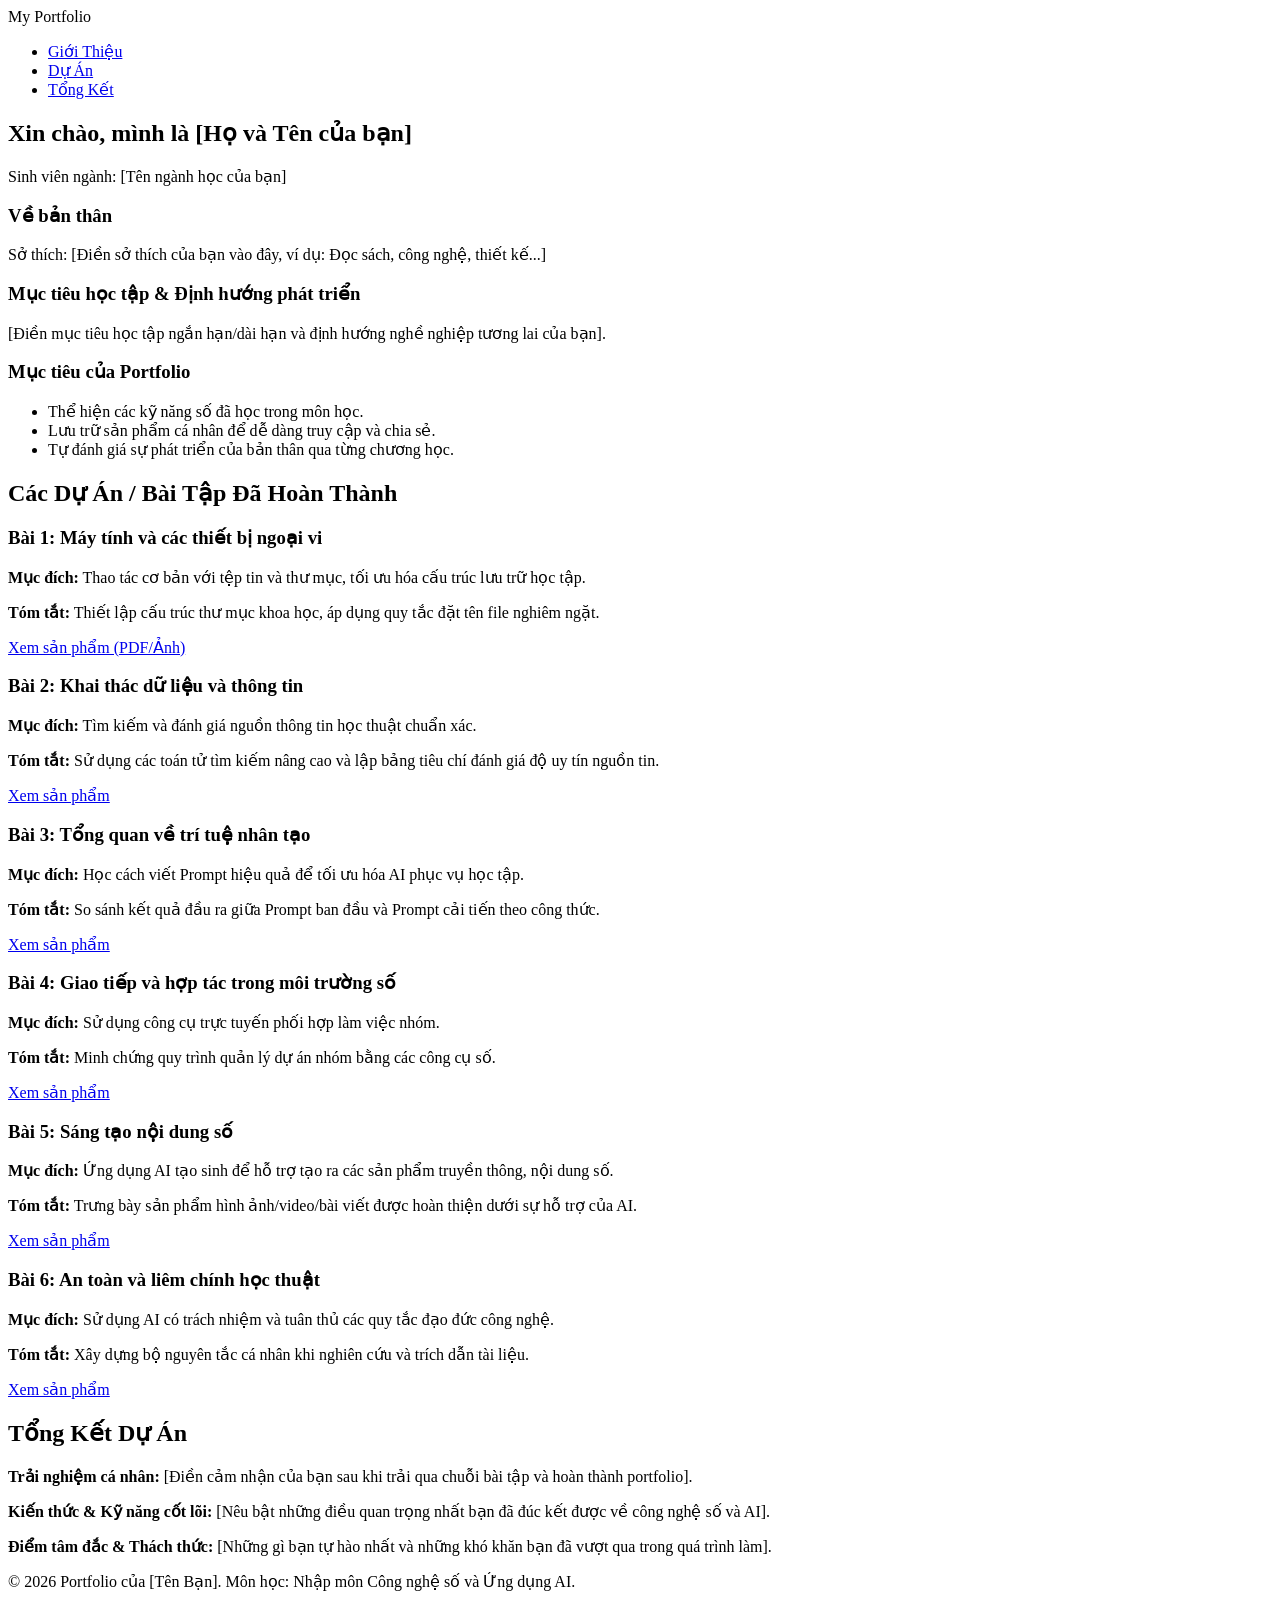
==== index.html @ 6939fa72 "Add initial structure for personal portfolio website" ====
<!DOCTYPE html>
<html lang="vi">
<head>
    <meta charset="UTF-8">
    <meta name="viewport" content="width=device-width, initial-scale=1.0">
    <title>Portfolio Cá Nhân</title>
    <link rel="stylesheet" href="style.css">
</head>
<body>

    <header>
        <nav>
            <div class="logo">My Portfolio</div>
            <ul class="nav-links">
                <li><a href="#gioi-thieu">Giới Thiệu</a></li>
                <li><a href="#du-an">Dự Án</a></li>
                <li><a href="#tong-ket">Tổng Kết</a></li>
            </ul>
        </nav>
    </header>

    <section id="gioi-thieu" class="section hero">
        <div class="container">
            <h1>Xin chào, mình là [Họ và Tên của bạn]</h1>
            <p class="subtitle">Sinh viên ngành: [Tên ngành học của bạn]</p>
            
            <div class="bio-content">
                <h3>Về bản thân</h3>
                <p>Sở thích: [Điền sở thích của bạn vào đây, ví dụ: Đọc sách, công nghệ, thiết kế...]</p>
                
                <h3>Mục tiêu học tập & Định hướng phát triển</h3>
                <p>[Điền mục tiêu học tập ngắn hạn/dài hạn và định hướng nghề nghiệp tương lai của bạn].</p>
                
                <h3>Mục tiêu của Portfolio</h3>
                <ul>
                    <li>Thể hiện các kỹ năng số đã học trong môn học.</li>
                    <li>Lưu trữ sản phẩm cá nhân để dễ dàng truy cập và chia sẻ.</li>
                    <li>Tự đánh giá sự phát triển của bản thân qua từng chương học.</li>
                </ul>
            </div>
        </div>
    </section>

    <section id="du-an" class="section">
        <div class="container">
            <h2>Các Dự Án / Bài Tập Đã Hoàn Thành</h2>
            <div class="projects-grid">
                
                <div class="project-card">
                    <h3>Bài 1: Máy tính và các thiết bị ngoại vi</h3>
                    <p><strong>Mục đích:</strong> Thao tác cơ bản với tệp tin và thư mục, tối ưu hóa cấu trúc lưu trữ học tập.</p>
                    <p><strong>Tóm tắt:</strong> Thiết lập cấu trúc thư mục khoa học, áp dụng quy tắc đặt tên file nghiêm ngặt.</p>
                    <a href="link-anh-hoac-file-pdf-bai-1.pdf" target="_blank" class="btn">Xem sản phẩm (PDF/Ảnh)</a>
                </div>

                <div class="project-card">
                    <h3>Bài 2: Khai thác dữ liệu và thông tin</h3>
                    <p><strong>Mục đích:</strong> Tìm kiếm và đánh giá nguồn thông tin học thuật chuẩn xác.</p>
                    <p><strong>Tóm tắt:</strong> Sử dụng các toán tử tìm kiếm nâng cao và lập bảng tiêu chí đánh giá độ uy tín nguồn tin.</p>
                    <a href="#" target="_blank" class="btn">Xem sản phẩm</a>
                </div>

                <div class="project-card">
                    <h3>Bài 3: Tổng quan về trí tuệ nhân tạo</h3>
                    <p><strong>Mục đích:</strong> Học cách viết Prompt hiệu quả để tối ưu hóa AI phục vụ học tập.</p>
                    <p><strong>Tóm tắt:</strong> So sánh kết quả đầu ra giữa Prompt ban đầu và Prompt cải tiến theo công thức.</p>
                    <a href="#" target="_blank" class="btn">Xem sản phẩm</a>
                </div>

                <div class="project-card">
                    <h3>Bài 4: Giao tiếp và hợp tác trong môi trường số</h3>
                    <p><strong>Mục đích:</strong> Sử dụng công cụ trực tuyến phối hợp làm việc nhóm.</p>
                    <p><strong>Tóm tắt:</strong> Minh chứng quy trình quản lý dự án nhóm bằng các công cụ số.</p>
                    <a href="#" target="_blank" class="btn">Xem sản phẩm</a>
                </div>

                <div class="project-card">
                    <h3>Bài 5: Sáng tạo nội dung số</h3>
                    <p><strong>Mục đích:</strong> Ứng dụng AI tạo sinh để hỗ trợ tạo ra các sản phẩm truyền thông, nội dung số.</p>
                    <p><strong>Tóm tắt:</strong> Trưng bày sản phẩm hình ảnh/video/bài viết được hoàn thiện dưới sự hỗ trợ của AI.</p>
                    <a href="#" target="_blank" class="btn">Xem sản phẩm</a>
                </div>

                <div class="project-card">
                    <h3>Bài 6: An toàn và liêm chính học thuật</h3>
                    <p><strong>Mục đích:</strong> Sử dụng AI có trách nhiệm và tuân thủ các quy tắc đạo đức công nghệ.</p>
                    <p><strong>Tóm tắt:</strong> Xây dựng bộ nguyên tắc cá nhân khi nghiên cứu và trích dẫn tài liệu.</p>
                    <a href="#" target="_blank" class="btn">Xem sản phẩm</a>
                </div>

            </div>
        </div>
    </section>

    <section id="tong-ket" class="section bg-light">
        <div class="container">
            <h2>Tổng Kết Dự Án</h2>
            <div class="summary-content">
                <p><strong>Trải nghiệm cá nhân:</strong> [Điền cảm nhận của bạn sau khi trải qua chuỗi bài tập và hoàn thành portfolio].</p>
                <p><strong>Kiến thức & Kỹ năng cốt lõi:</strong> [Nêu bật những điều quan trọng nhất bạn đã đúc kết được về công nghệ số và AI].</p>
                <p><strong>Điểm tâm đắc & Thách thức:</strong> [Những gì bạn tự hào nhất và những khó khăn bạn đã vượt qua trong quá trình làm].</p>
            </div>
        </div>
    </section>

    <footer>
        <div class="container">
            <p>&copy; 2026 Portfolio của [Tên Bạn]. Môn học: Nhập môn Công nghệ số và Ứng dụng AI.</p>
        </div>
    </footer>

</body>
</html>
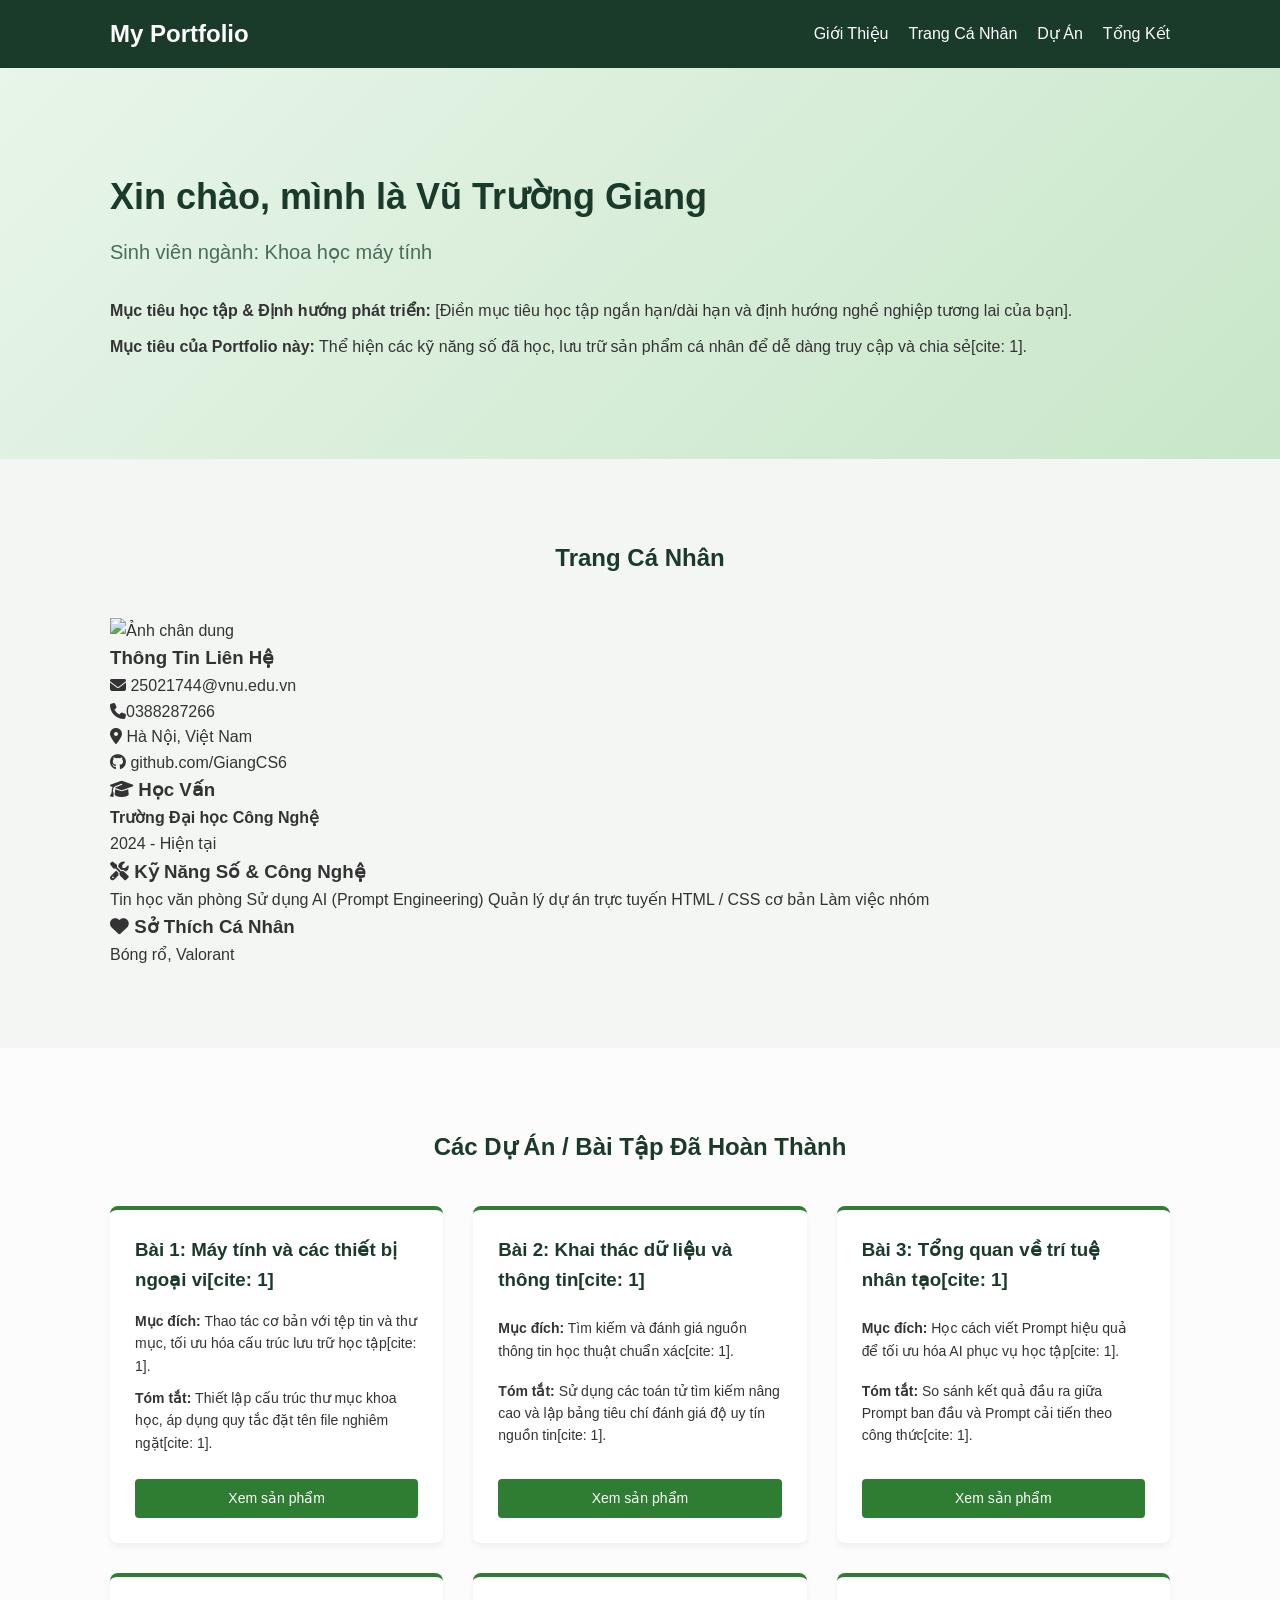
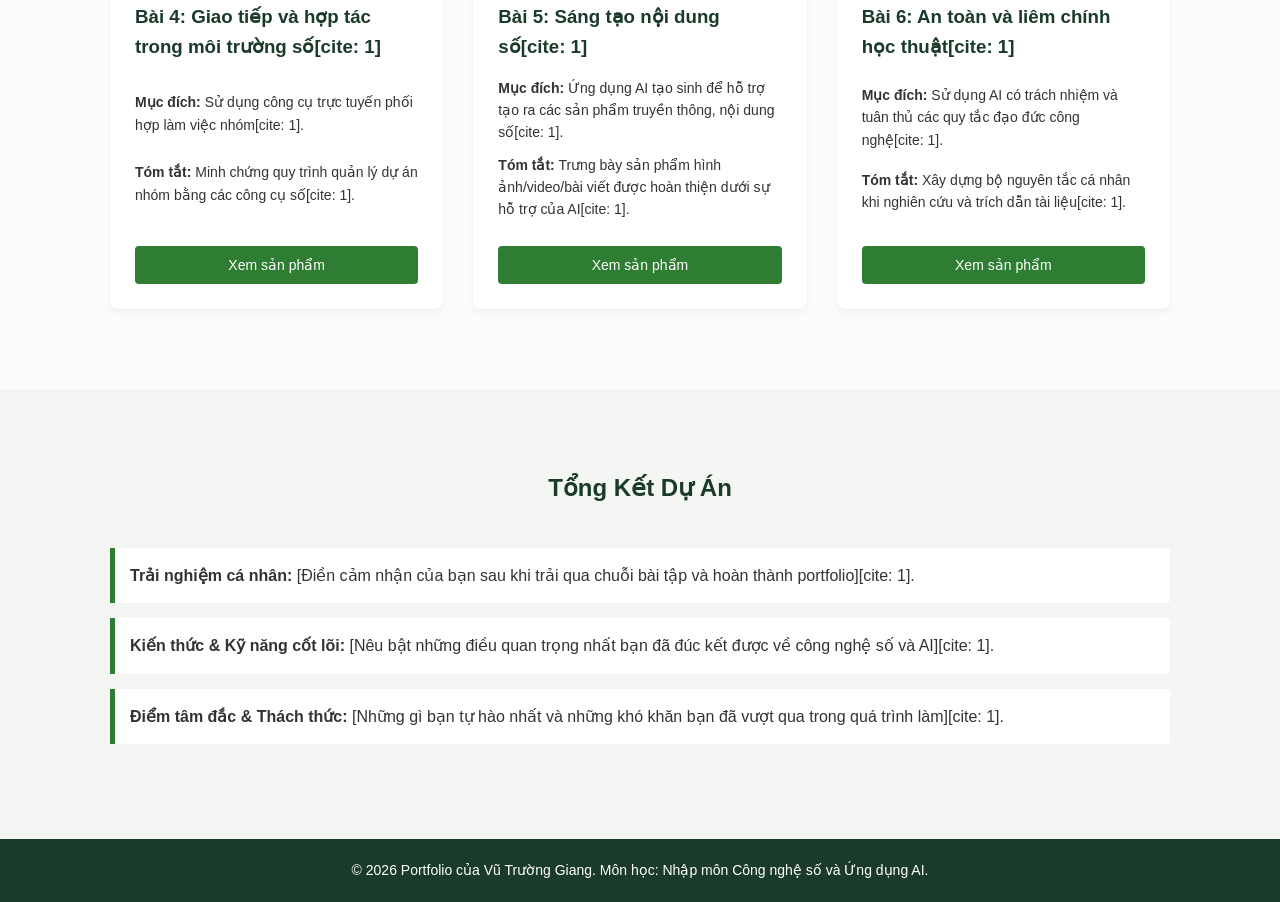
==== commit adbed7b8: "Update personal information and project details in index.html" ====
--- a/index.html
+++ b/index.html
@@ -3,88 +3,140 @@
 <head>
     <meta charset="UTF-8">
     <meta name="viewport" content="width=device-width, initial-scale=1.0">
-    <title>Portfolio Cá Nhân</title>
+    <title>Portfolio</title>
     <link rel="stylesheet" href="style.css">
+    <!-- Thêm bộ icon từ FontAwesome để trang trí cho đẹp (tùy chọn) -->
+    <link rel="stylesheet" href="https://cdnjs.cloudflare.com/ajax/libs/font-awesome/6.4.0/css/all.min.css">
 </head>
 <body>
 
+    <!-- Thanh điều hướng (Menu) -->
     <header>
         <nav>
             <div class="logo">My Portfolio</div>
             <ul class="nav-links">
                 <li><a href="#gioi-thieu">Giới Thiệu</a></li>
+                <li><a href="#trang-ca-nhan">Trang Cá Nhân</a></li>
                 <li><a href="#du-an">Dự Án</a></li>
                 <li><a href="#tong-ket">Tổng Kết</a></li>
             </ul>
         </nav>
     </header>
 
+    <!-- 1. TRANG GIỚI THIỆU (Theo yêu cầu bài tập) -->
     <section id="gioi-thieu" class="section hero">
         <div class="container">
-            <h1>Xin chào, mình là [Họ và Tên của bạn]</h1>
-            <p class="subtitle">Sinh viên ngành: [Tên ngành học của bạn]</p>
+            <h1>Xin chào, mình là Vũ Trường Giang</h1>
+            <p class="subtitle">Sinh viên ngành: Khoa học máy tính</p>
             
             <div class="bio-content">
-                <h3>Về bản thân</h3>
-                <p>Sở thích: [Điền sở thích của bạn vào đây, ví dụ: Đọc sách, công nghệ, thiết kế...]</p>
-                
-                <h3>Mục tiêu học tập & Định hướng phát triển</h3>
-                <p>[Điền mục tiêu học tập ngắn hạn/dài hạn và định hướng nghề nghiệp tương lai của bạn].</p>
-                
-                <h3>Mục tiêu của Portfolio</h3>
-                <ul>
-                    <li>Thể hiện các kỹ năng số đã học trong môn học.</li>
-                    <li>Lưu trữ sản phẩm cá nhân để dễ dàng truy cập và chia sẻ.</li>
-                    <li>Tự đánh giá sự phát triển của bản thân qua từng chương học.</li>
-                </ul>
+                <p><strong>Mục tiêu học tập & Định hướng phát triển:</strong> [Điền mục tiêu học tập ngắn hạn/dài hạn và định hướng nghề nghiệp tương lai của bạn].</p>
+                <p style="margin-top: 10px;"><strong>Mục tiêu của Portfolio này:</strong> Thể hiện các kỹ năng số đã học, lưu trữ sản phẩm cá nhân để dễ dàng truy cập và chia sẻ[cite: 1].</p>
             </div>
         </div>
     </section>
 
+    <!-- BỔ SUNG: TRANG CÁ NHÂN CHI TIẾT (PROFILE / CV) -->
+    <section id="trang-ca-nhan" class="section bg-light">
+        <div class="container">
+            <h2>Trang Cá Nhân</h2>
+            <div class="profile-container">
+                <!-- Cột bên trái: Ảnh và thông tin liên hệ -->
+                <div class="profile-sidebar">
+                    <div class="profile-avatar">
+                        <!-- Bạn có thể thay link ảnh bên dưới bằng ảnh của bạn -->
+                        <img src="https://via.placeholder.com/150" alt="Ảnh chân dung">
+                    </div>
+                    <div class="profile-contact">
+                        <h3>Thông Tin Liên Hệ</h3>
+                        <p><i class="fas fa-envelope"></i> 25021744@vnu.edu.vn</p>
+                        <p><i class="fas fa-phone"></i>0388287266</p>
+                        <p><i class="fas fa-map-marker-alt"></i> Hà Nội, Việt Nam</p>
+                        <p><i class="fab fa-github"></i> github.com/GiangCS6</p>
+                    </div>
+                </div>
+                
+                <!-- Cột bên phải: Học vấn và Kỹ năng -->
+                <div class="profile-main">
+                    <div class="profile-block">
+                        <h3><i class="fas fa-graduation-cap"></i> Học Vấn</h3>
+                        <div class="timeline-item">
+                            <h4>Trường Đại học Công Nghệ</h4>
+                            <p class="duration">2024 - Hiện tại</p>
+                        </div>
+                    </div>
+
+                    <div class="profile-block">
+                        <h3><i class="fas fa-tools"></i> Kỹ Năng Số & Công Nghệ</h3>
+                        <div class="skills-tags">
+                            <span class="tag">Tin học văn phòng</span>
+                            <span class="tag">Sử dụng AI (Prompt Engineering)</span>
+                            <span class="tag">Quản lý dự án trực tuyến</span>
+                            <span class="tag">HTML / CSS cơ bản</span>
+                            <span class="tag">Làm việc nhóm</span>
+                        </div>
+                    </div>
+
+                    <div class="profile-block">
+                        <h3><i class="fas fa-heart"></i> Sở Thích Cá Nhân</h3>
+                        <p>Bóng rổ, Valorant</p>
+                    </div>
+                </div>
+            </div>
+        </div>
+    </section>
+
+    <!-- 2. TRANG DỰ ÁN (Theo yêu cầu bài tập) -->
     <section id="du-an" class="section">
         <div class="container">
             <h2>Các Dự Án / Bài Tập Đã Hoàn Thành</h2>
             <div class="projects-grid">
                 
+                <!-- Bài 1 -->
                 <div class="project-card">
-                    <h3>Bài 1: Máy tính và các thiết bị ngoại vi</h3>
-                    <p><strong>Mục đích:</strong> Thao tác cơ bản với tệp tin và thư mục, tối ưu hóa cấu trúc lưu trữ học tập.</p>
-                    <p><strong>Tóm tắt:</strong> Thiết lập cấu trúc thư mục khoa học, áp dụng quy tắc đặt tên file nghiêm ngặt.</p>
-                    <a href="link-anh-hoac-file-pdf-bai-1.pdf" target="_blank" class="btn">Xem sản phẩm (PDF/Ảnh)</a>
-                </div>
-
-                <div class="project-card">
-                    <h3>Bài 2: Khai thác dữ liệu và thông tin</h3>
-                    <p><strong>Mục đích:</strong> Tìm kiếm và đánh giá nguồn thông tin học thuật chuẩn xác.</p>
-                    <p><strong>Tóm tắt:</strong> Sử dụng các toán tử tìm kiếm nâng cao và lập bảng tiêu chí đánh giá độ uy tín nguồn tin.</p>
+                    <h3>Bài 1: Máy tính và các thiết bị ngoại vi[cite: 1]</h3>
+                    <p><strong>Mục đích:</strong> Thao tác cơ bản với tệp tin và thư mục, tối ưu hóa cấu trúc lưu trữ học tập[cite: 1].</p>
+                    <p><strong>Tóm tắt:</strong> Thiết lập cấu trúc thư mục khoa học, áp dụng quy tắc đặt tên file nghiêm ngặt[cite: 1].</p>
                     <a href="#" target="_blank" class="btn">Xem sản phẩm</a>
                 </div>
 
+                <!-- Bài 2 -->
                 <div class="project-card">
-                    <h3>Bài 3: Tổng quan về trí tuệ nhân tạo</h3>
-                    <p><strong>Mục đích:</strong> Học cách viết Prompt hiệu quả để tối ưu hóa AI phục vụ học tập.</p>
-                    <p><strong>Tóm tắt:</strong> So sánh kết quả đầu ra giữa Prompt ban đầu và Prompt cải tiến theo công thức.</p>
+                    <h3>Bài 2: Khai thác dữ liệu và thông tin[cite: 1]</h3>
+                    <p><strong>Mục đích:</strong> Tìm kiếm và đánh giá nguồn thông tin học thuật chuẩn xác[cite: 1].</p>
+                    <p><strong>Tóm tắt:</strong> Sử dụng các toán tử tìm kiếm nâng cao và lập bảng tiêu chí đánh giá độ uy tín nguồn tin[cite: 1].</p>
                     <a href="#" target="_blank" class="btn">Xem sản phẩm</a>
                 </div>
 
+                <!-- Bài 3 -->
                 <div class="project-card">
-                    <h3>Bài 4: Giao tiếp và hợp tác trong môi trường số</h3>
-                    <p><strong>Mục đích:</strong> Sử dụng công cụ trực tuyến phối hợp làm việc nhóm.</p>
-                    <p><strong>Tóm tắt:</strong> Minh chứng quy trình quản lý dự án nhóm bằng các công cụ số.</p>
+                    <h3>Bài 3: Tổng quan về trí tuệ nhân tạo[cite: 1]</h3>
+                    <p><strong>Mục đích:</strong> Học cách viết Prompt hiệu quả để tối ưu hóa AI phục vụ học tập[cite: 1].</p>
+                    <p><strong>Tóm tắt:</strong> So sánh kết quả đầu ra giữa Prompt ban đầu và Prompt cải tiến theo công thức[cite: 1].</p>
                     <a href="#" target="_blank" class="btn">Xem sản phẩm</a>
                 </div>
 
+                <!-- Bài 4 -->
                 <div class="project-card">
-                    <h3>Bài 5: Sáng tạo nội dung số</h3>
-                    <p><strong>Mục đích:</strong> Ứng dụng AI tạo sinh để hỗ trợ tạo ra các sản phẩm truyền thông, nội dung số.</p>
-                    <p><strong>Tóm tắt:</strong> Trưng bày sản phẩm hình ảnh/video/bài viết được hoàn thiện dưới sự hỗ trợ của AI.</p>
+                    <h3>Bài 4: Giao tiếp và hợp tác trong môi trường số[cite: 1]</h3>
+                    <p><strong>Mục đích:</strong> Sử dụng công cụ trực tuyến phối hợp làm việc nhóm[cite: 1].</p>
+                    <p><strong>Tóm tắt:</strong> Minh chứng quy trình quản lý dự án nhóm bằng các công cụ số[cite: 1].</p>
                     <a href="#" target="_blank" class="btn">Xem sản phẩm</a>
                 </div>
 
+                <!-- Bài 5 -->
                 <div class="project-card">
-                    <h3>Bài 6: An toàn và liêm chính học thuật</h3>
-                    <p><strong>Mục đích:</strong> Sử dụng AI có trách nhiệm và tuân thủ các quy tắc đạo đức công nghệ.</p>
-                    <p><strong>Tóm tắt:</strong> Xây dựng bộ nguyên tắc cá nhân khi nghiên cứu và trích dẫn tài liệu.</p>
+                    <h3>Bài 5: Sáng tạo nội dung số[cite: 1]</h3>
+                    <p><strong>Mục đích:</strong> Ứng dụng AI tạo sinh để hỗ trợ tạo ra các sản phẩm truyền thông, nội dung số[cite: 1].</p>
+                    <p><strong>Tóm tắt:</strong> Trưng bày sản phẩm hình ảnh/video/bài viết được hoàn thiện dưới sự hỗ trợ của AI[cite: 1].</p>
+                    <a href="#" target="_blank" class="btn">Xem sản phẩm</a>
+                </div>
+
+                <!-- Bài 6 -->
+                <div class="project-card">
+                    <h3>Bài 6: An toàn và liêm chính học thuật[cite: 1]</h3>
+                    <p><strong>Mục đích:</strong> Sử dụng AI có trách nhiệm và tuân thủ các quy tắc đạo đức công nghệ[cite: 1].</p>
+                    <p><strong>Tóm tắt:</strong> Xây dựng bộ nguyên tắc cá nhân khi nghiên cứu và trích dẫn tài liệu[cite: 1].</p>
                     <a href="#" target="_blank" class="btn">Xem sản phẩm</a>
                 </div>
 
@@ -92,20 +144,22 @@
         </div>
     </section>
 
+    <!-- 3. TRANG TỔNG KẾT (Theo yêu cầu bài tập) -->
     <section id="tong-ket" class="section bg-light">
         <div class="container">
             <h2>Tổng Kết Dự Án</h2>
             <div class="summary-content">
-                <p><strong>Trải nghiệm cá nhân:</strong> [Điền cảm nhận của bạn sau khi trải qua chuỗi bài tập và hoàn thành portfolio].</p>
-                <p><strong>Kiến thức & Kỹ năng cốt lõi:</strong> [Nêu bật những điều quan trọng nhất bạn đã đúc kết được về công nghệ số và AI].</p>
-                <p><strong>Điểm tâm đắc & Thách thức:</strong> [Những gì bạn tự hào nhất và những khó khăn bạn đã vượt qua trong quá trình làm].</p>
+                <p><strong>Trải nghiệm cá nhân:</strong> [Điền cảm nhận của bạn sau khi trải qua chuỗi bài tập và hoàn thành portfolio][cite: 1].</p>
+                <p><strong>Kiến thức & Kỹ năng cốt lõi:</strong> [Nêu bật những điều quan trọng nhất bạn đã đúc kết được về công nghệ số và AI][cite: 1].</p>
+                <p><strong>Điểm tâm đắc & Thách thức:</strong> [Những gì bạn tự hào nhất và những khó khăn bạn đã vượt qua trong quá trình làm][cite: 1].</p>
             </div>
         </div>
     </section>
 
+    <!-- Footer -->
     <footer>
         <div class="container">
-            <p>&copy; 2026 Portfolio của [Tên Bạn]. Môn học: Nhập môn Công nghệ số và Ứng dụng AI.</p>
+            <p>&copy; 2026 Portfolio của Vũ Trường Giang. Môn học: Nhập môn Công nghệ số và Ứng dụng AI.</p>
         </div>
     </footer>
 
--- a/style.css
+++ b/style.css
@@ -0,0 +1,172 @@
+/* Reset CSS cơ bản */
+* {
+    margin: 0;
+    padding: 0;
+    box-sizing: border-box;
+    font-family: 'Segoe UI', Tahoma, Geneva, Verdana, sans-serif;
+}
+
+html {
+    scroll-behavior: smooth; /* Cuộn trang mượt mà */
+}
+
+body {
+    line-height: 1.6;
+    color: #333;
+    background-color: #fcfcfc;
+}
+
+.container {
+    max-width: 1100px;
+    margin: 0 auto;
+    padding: 0 20px;
+}
+
+/* Thanh điều hướng */
+header {
+    background-color: #1a3a2a; /* Màu xanh lá đậm như ảnh bài tập */
+    position: sticky;
+    top: 0;
+    z-index: 1000;
+}
+
+nav {
+    display: flex;
+    justify-content: space-between;
+    align-items: center;
+    padding: 15px 20px;
+    max-width: 1100px;
+    margin: 0 auto;
+}
+
+nav .logo {
+    color: #fff;
+    font-weight: bold;
+    font-size: 24px;
+}
+
+.nav-links {
+    display: flex;
+    list-style: none;
+}
+
+.nav-links li {
+    margin-left: 20px;
+}
+
+.nav-links a {
+    color: #fff;
+    text-decoration: none;
+    font-weight: 500;
+    transition: color 0.3s;
+}
+
+.nav-links a:hover {
+    color: #a3e635;
+}
+
+/* Các Section chung */
+.section {
+    padding: 80px 0;
+}
+
+.bg-light {
+    background-color: #f4f6f4;
+}
+
+h2 {
+    text-align: center;
+    margin-bottom: 40px;
+    color: #1a3a2a;
+    position: relative;
+}
+
+/* Trang Giới thiệu (Hero) */
+.hero {
+    background: linear-gradient(135deg, #e8f5e9 0%, #c8e6c9 100%);
+    padding: 100px 0;
+}
+
+.hero h1 {
+    font-size: 36px;
+    color: #1a3a2a;
+    margin-bottom: 10px;
+}
+
+.subtitle {
+    font-size: 20px;
+    color: #4b6b5b;
+    margin-bottom: 30px;
+}
+
+.bio-content h3 {
+    margin-top: 20px;
+    color: #1a3a2a;
+}
+
+.bio-content ul {
+    margin-left: 20px;
+}
+
+/* Lưới Dự án */
+.projects-grid {
+    display: grid;
+    grid-template-columns: repeat(auto-fit, minmax(300px, 1fr));
+    gap: 30px;
+}
+
+.project-card {
+    background: #fff;
+    padding: 25px;
+    border-radius: 8px;
+    box-shadow: 0 4px 6px rgba(0,0,0,0.05);
+    border-top: 4px solid #2e7d32;
+    display: flex;
+    flex-direction: column;
+    justify-content: space-between;
+}
+
+.project-card h3 {
+    color: #1a3a2a;
+    margin-bottom: 15px;
+}
+
+.project-card p {
+    font-size: 14px;
+    margin-bottom: 10px;
+}
+
+.btn {
+    display: inline-block;
+    background-color: #2e7d32;
+    color: #fff;
+    text-decoration: none;
+    padding: 8px 15px;
+    border-radius: 4px;
+    text-align: center;
+    margin-top: 15px;
+    font-size: 14px;
+    transition: background 0.3s;
+}
+
+.btn:hover {
+    background-color: #1b5e20;
+}
+
+/* Trang Tổng kết */
+.summary-content p {
+    margin-bottom: 15px;
+    background: #fff;
+    padding: 15px;
+    border-left: 5px solid #2e7d32;
+    border-radius: 0 4px 4px 0;
+}
+
+/* Footer */
+footer {
+    background-color: #1a3a2a;
+    color: #fff;
+    text-align: center;
+    padding: 20px 0;
+    font-size: 14px;
+}
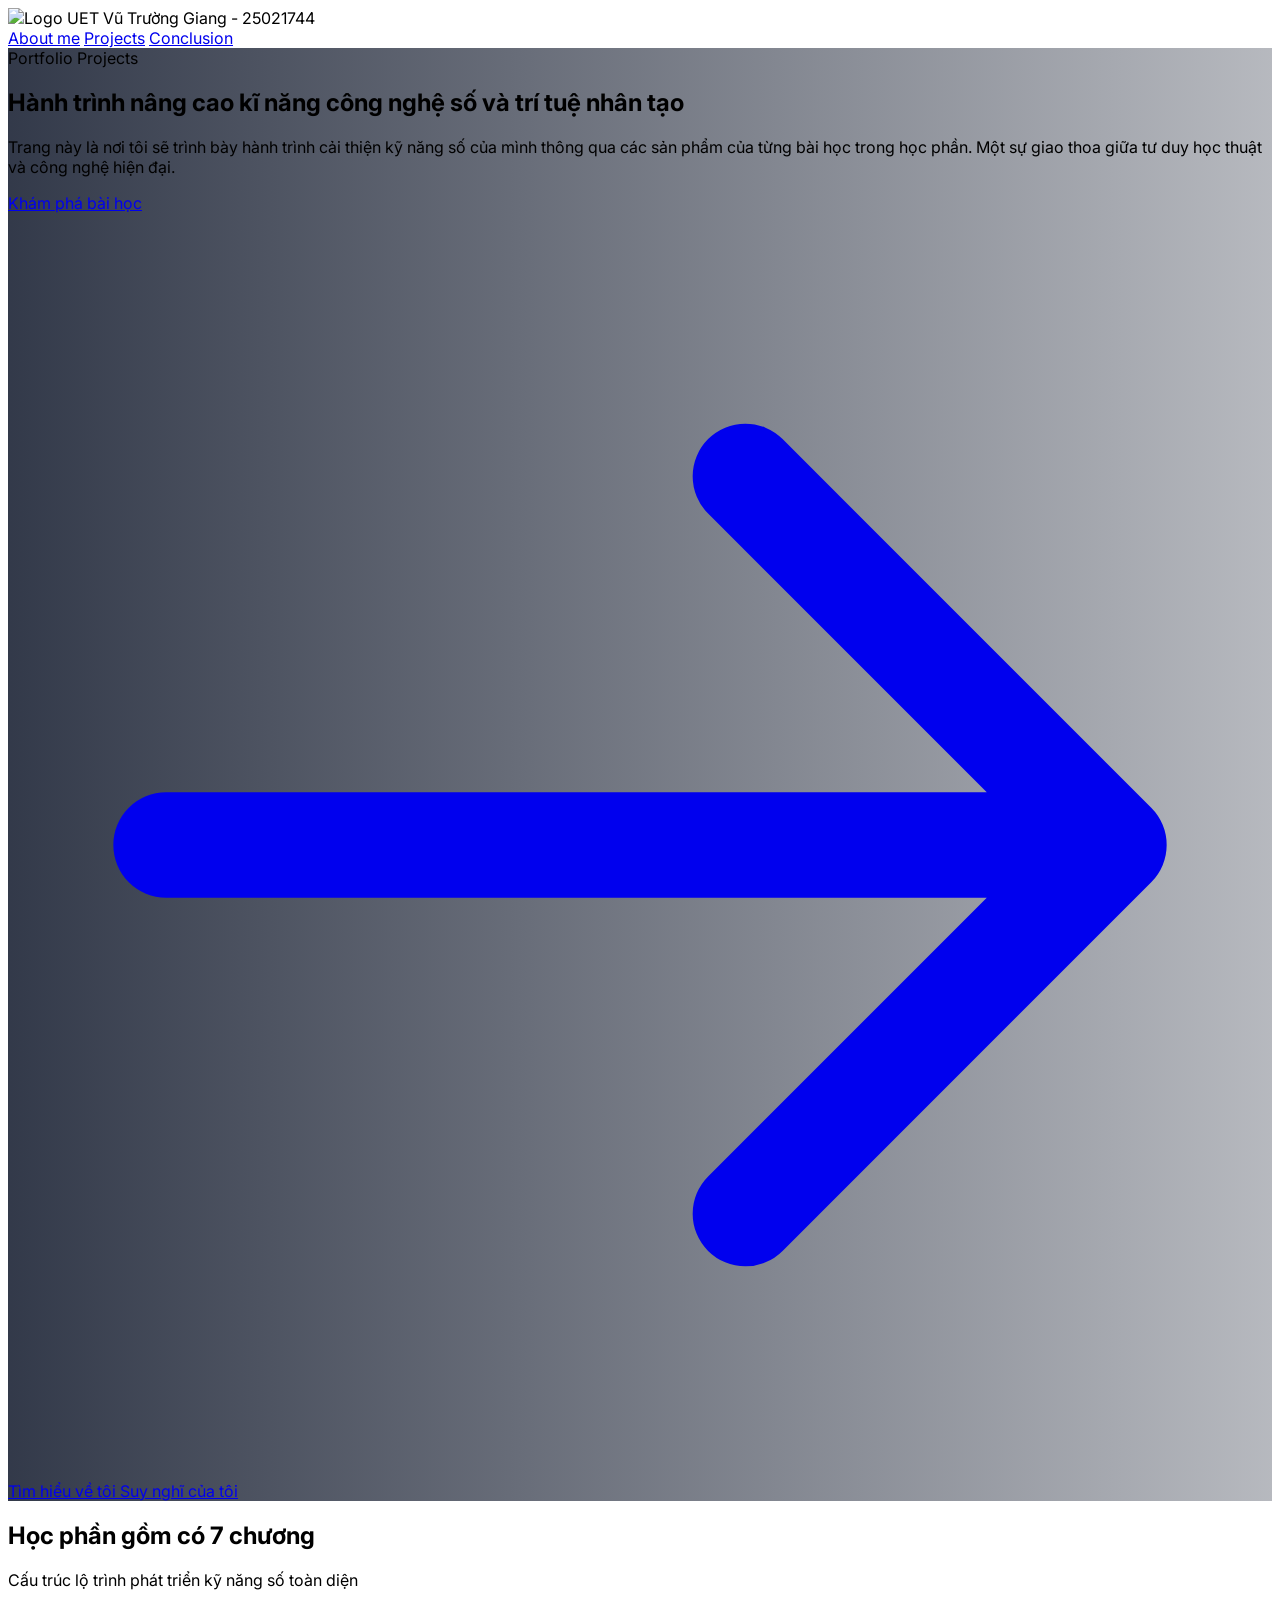
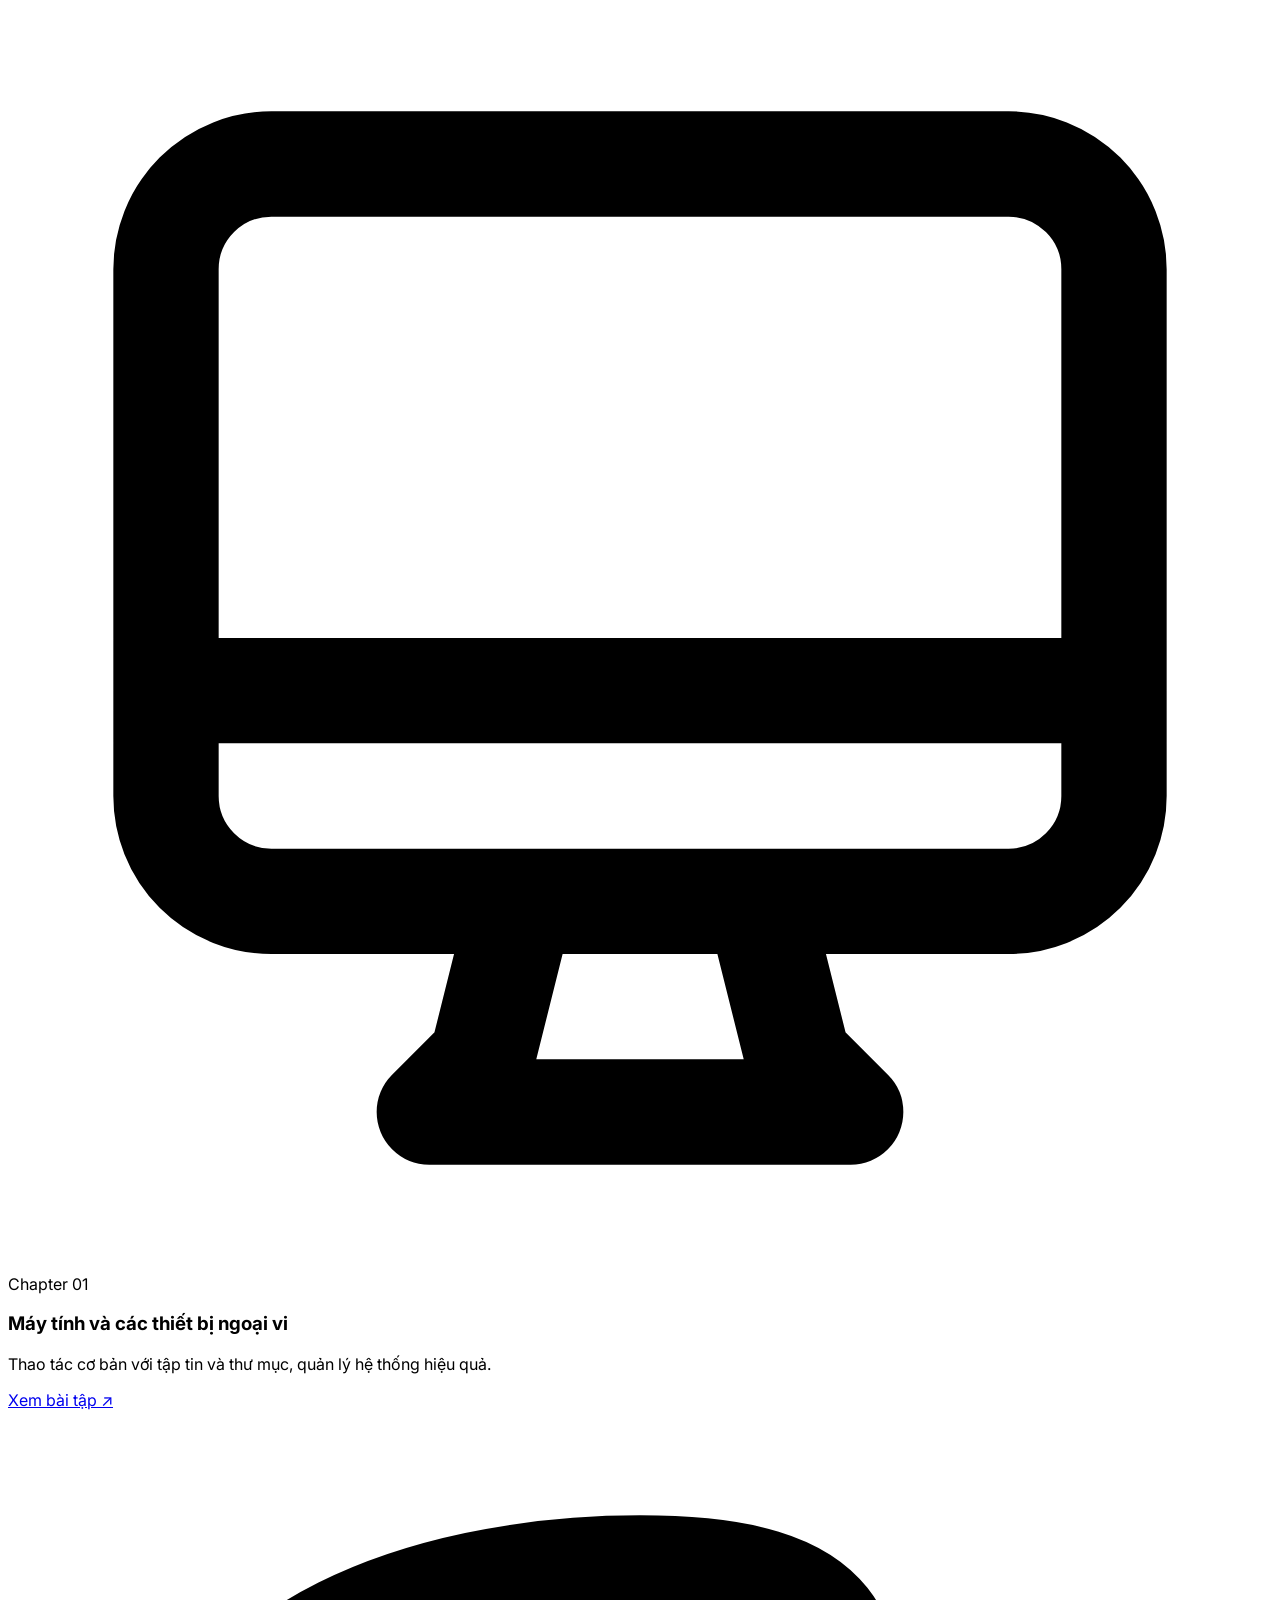
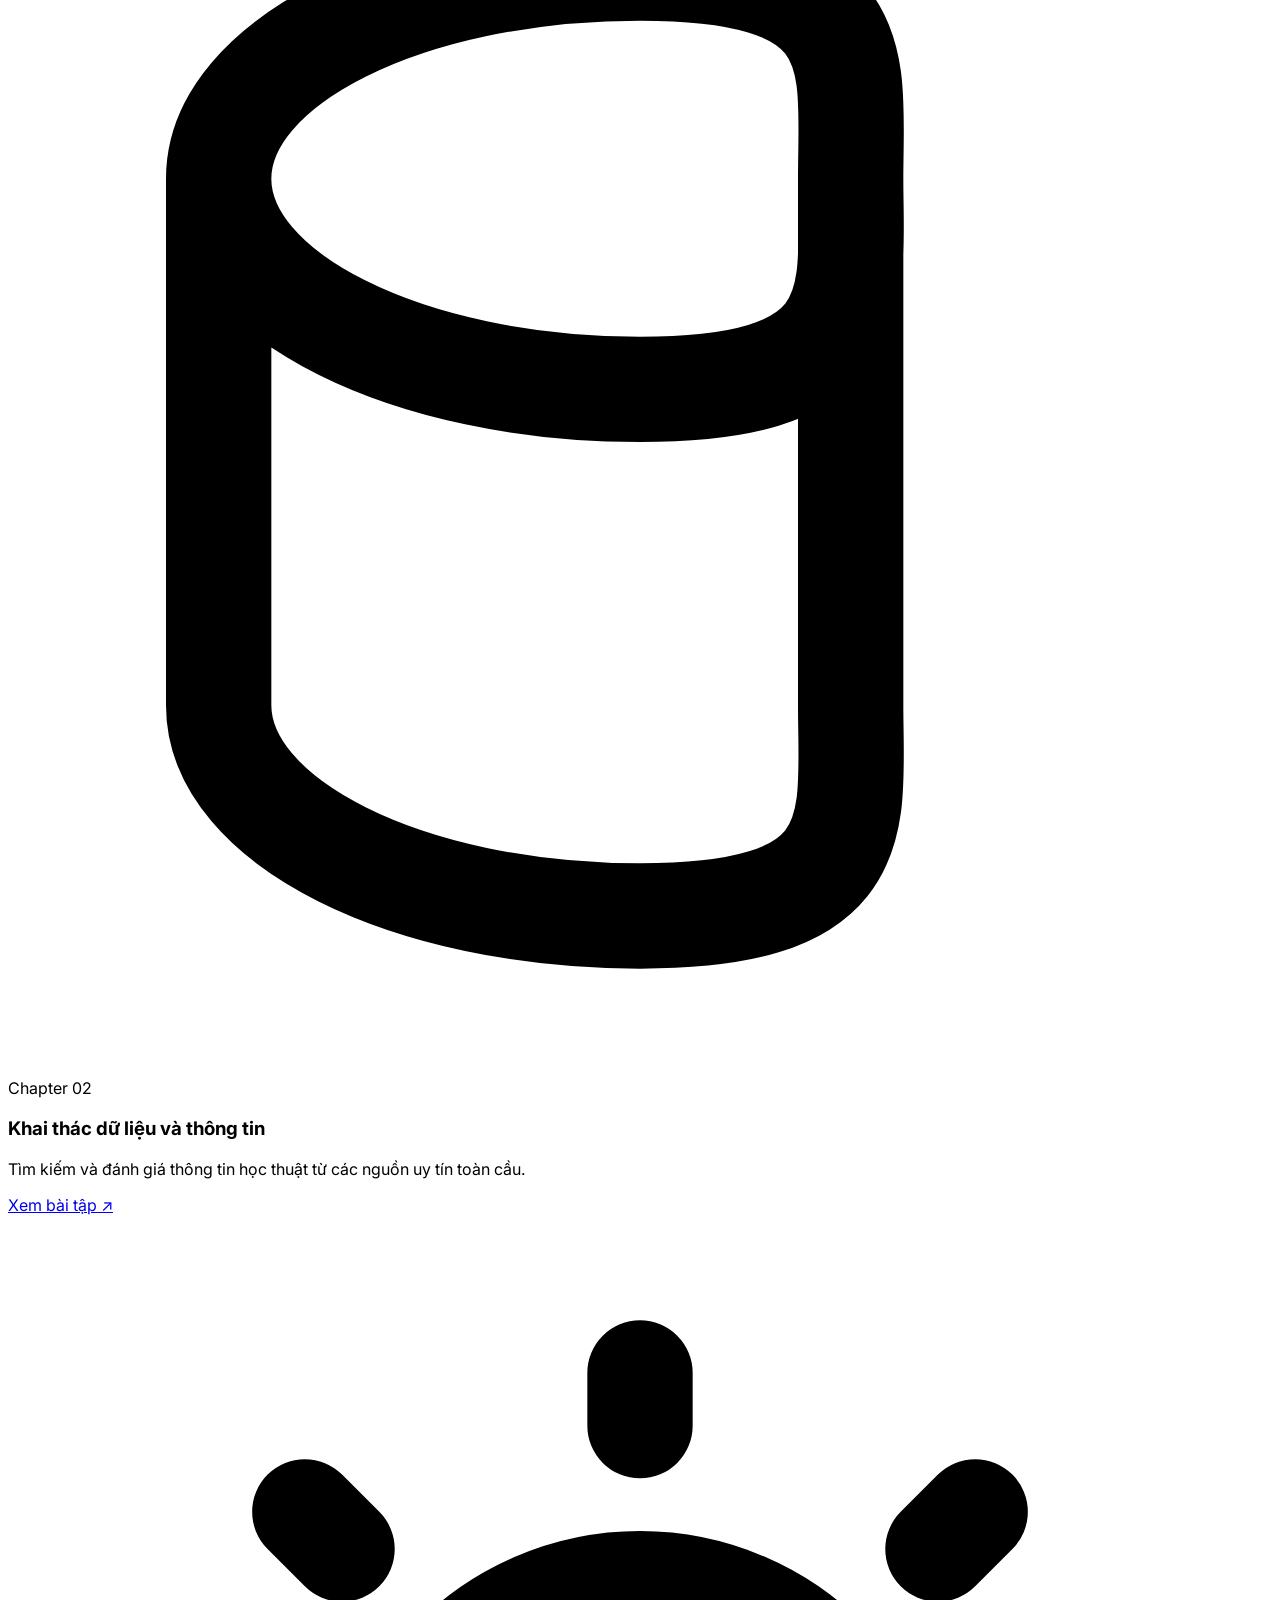
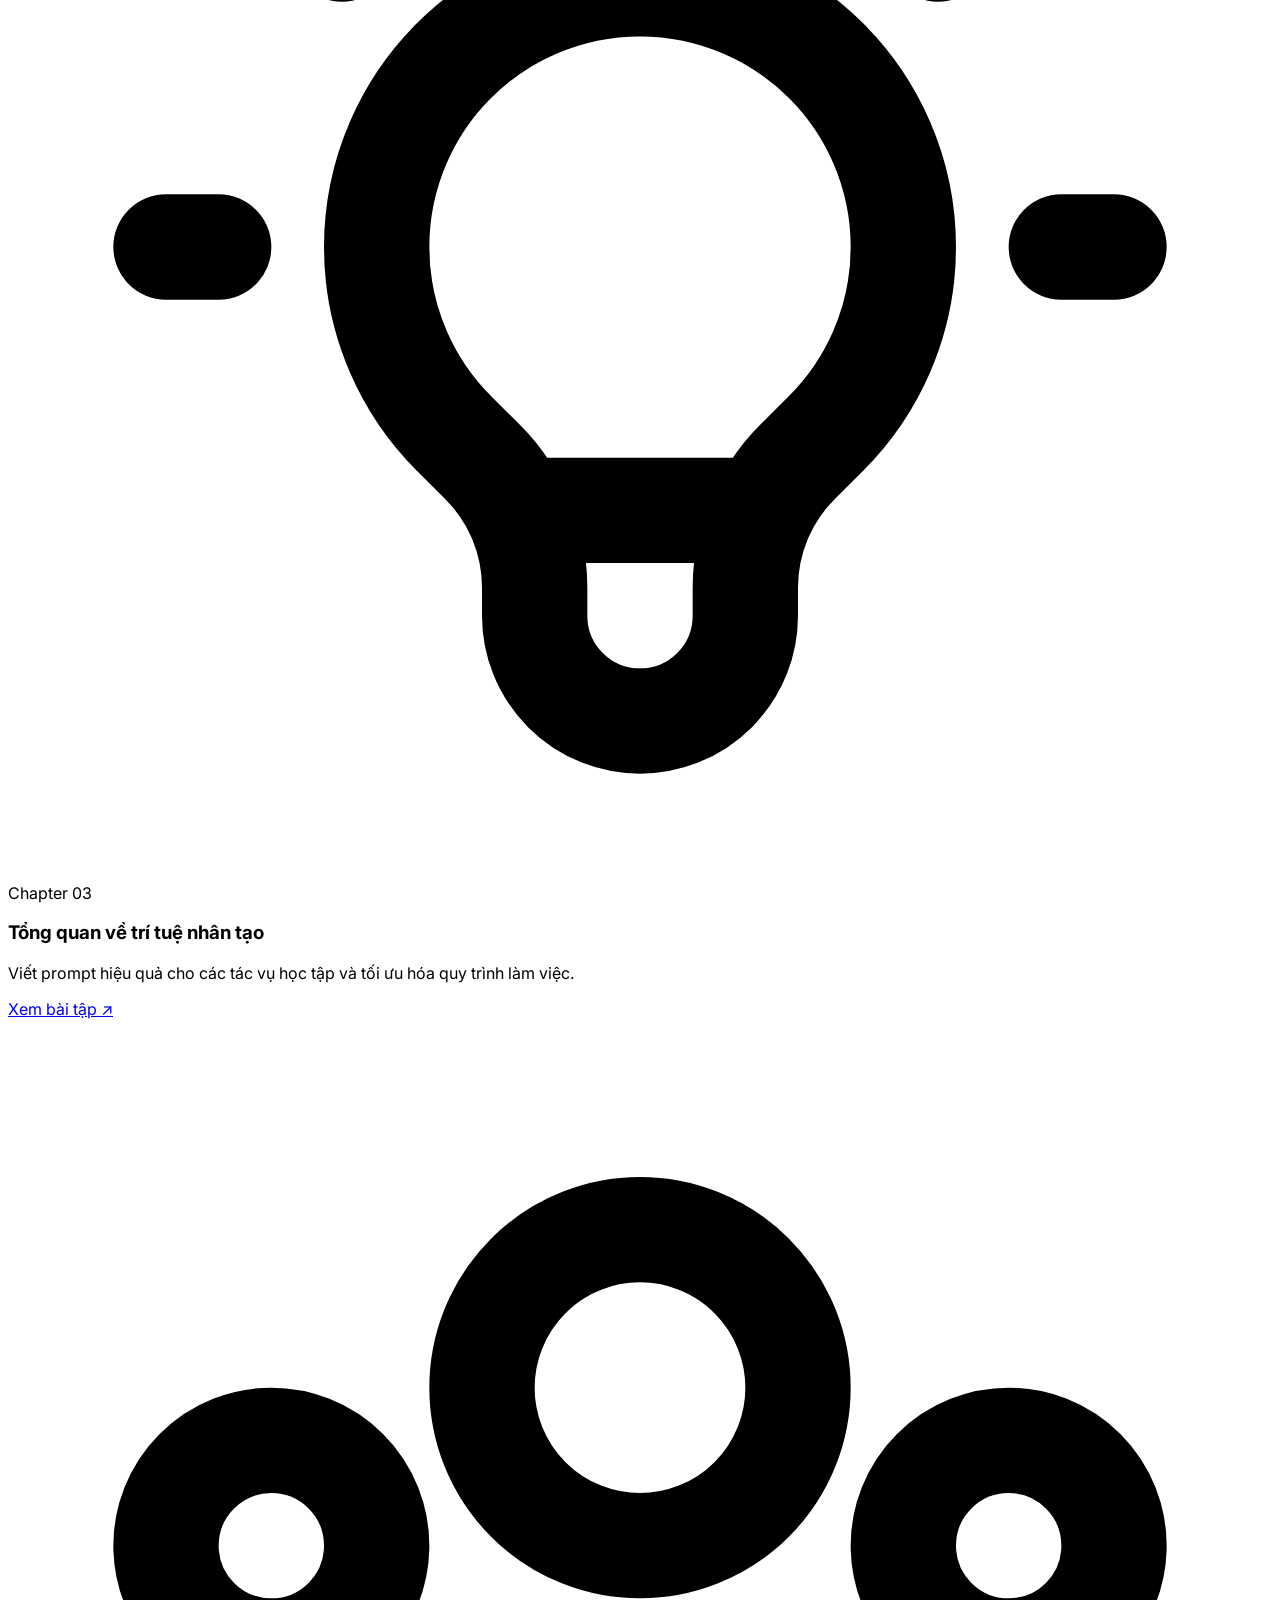
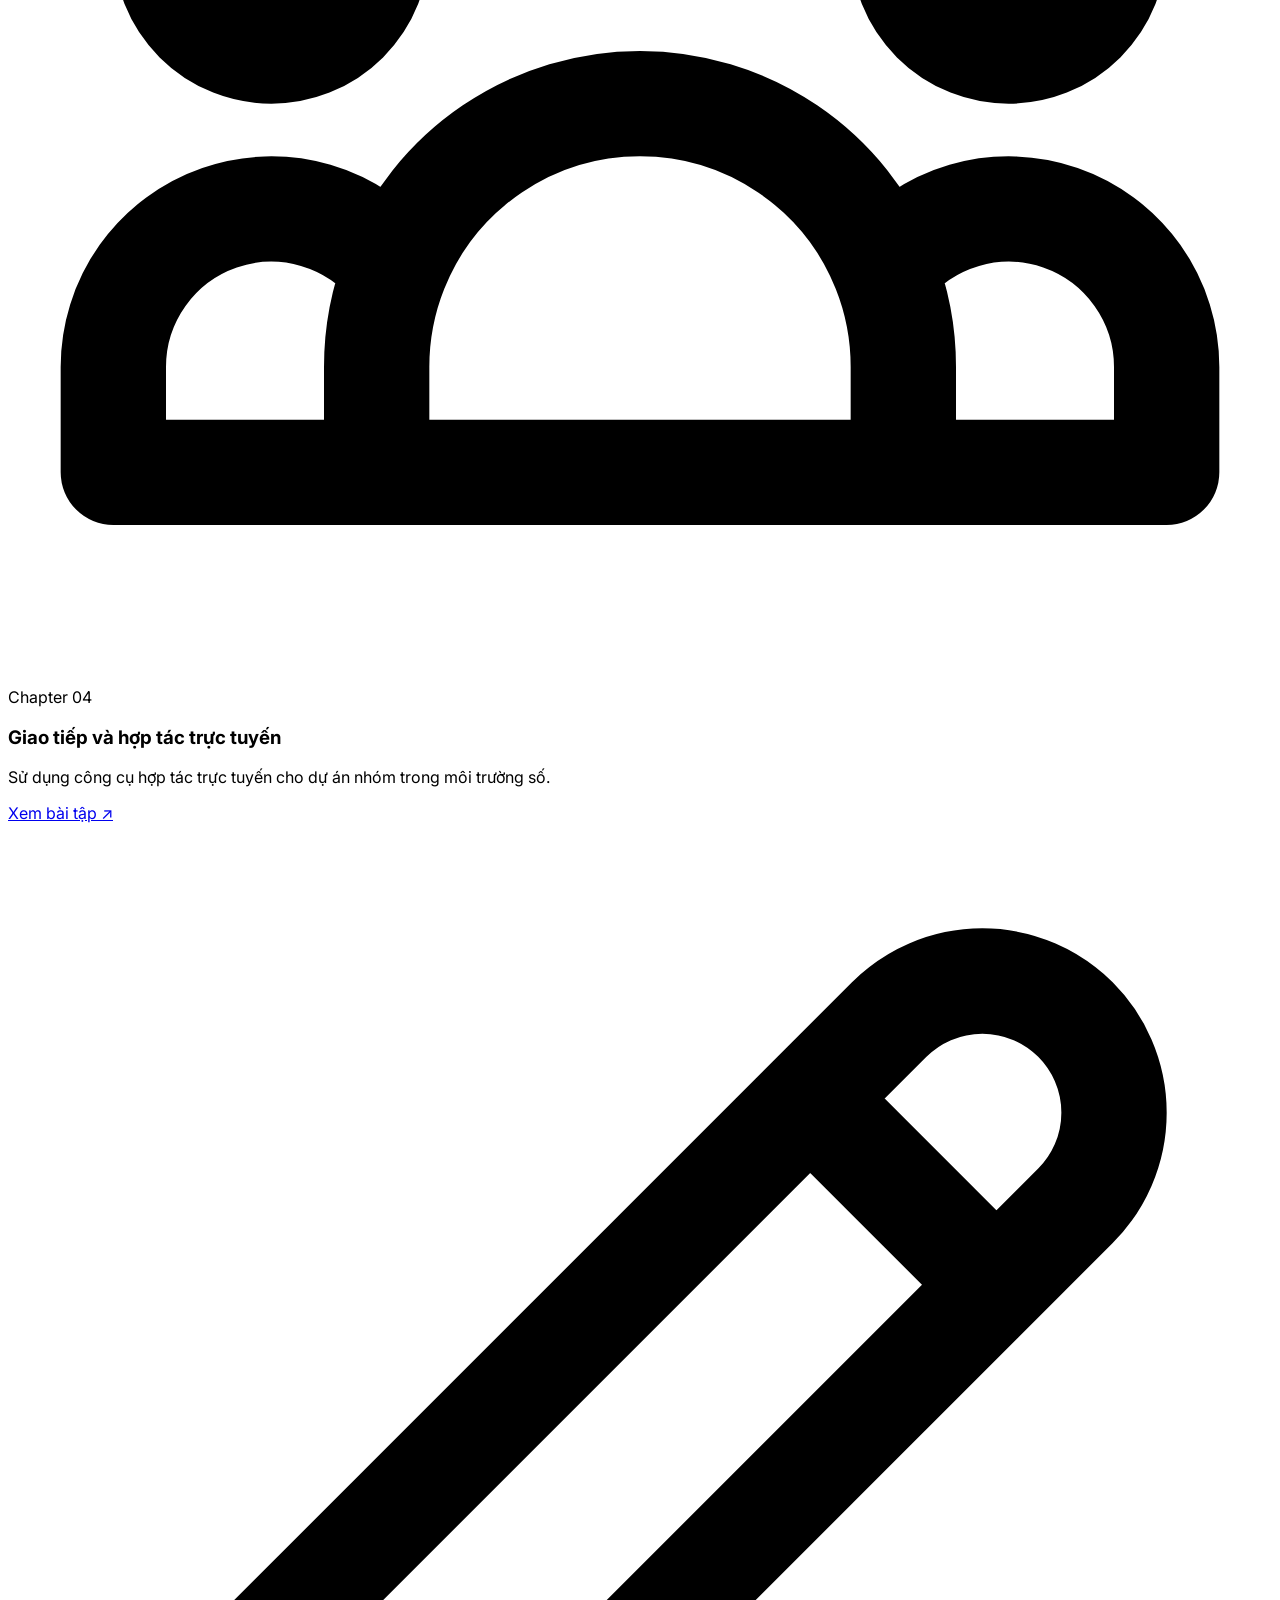
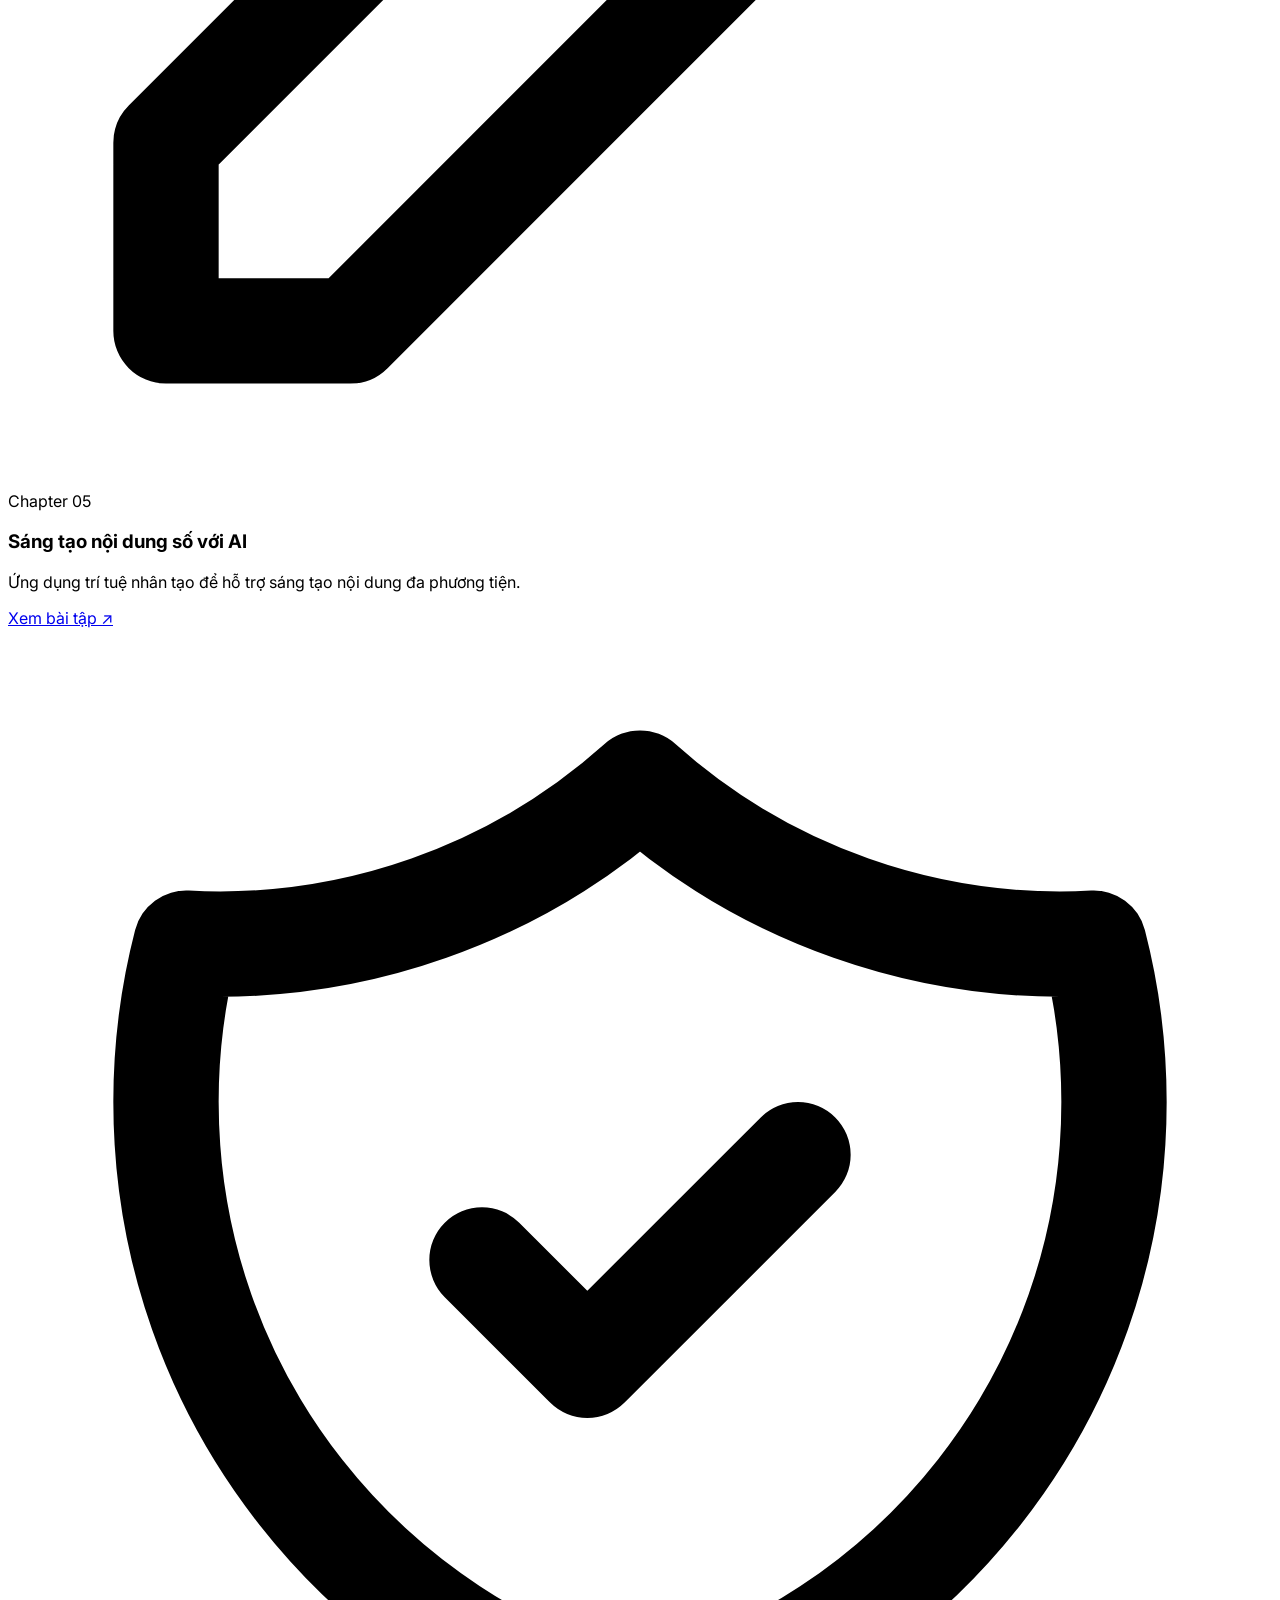
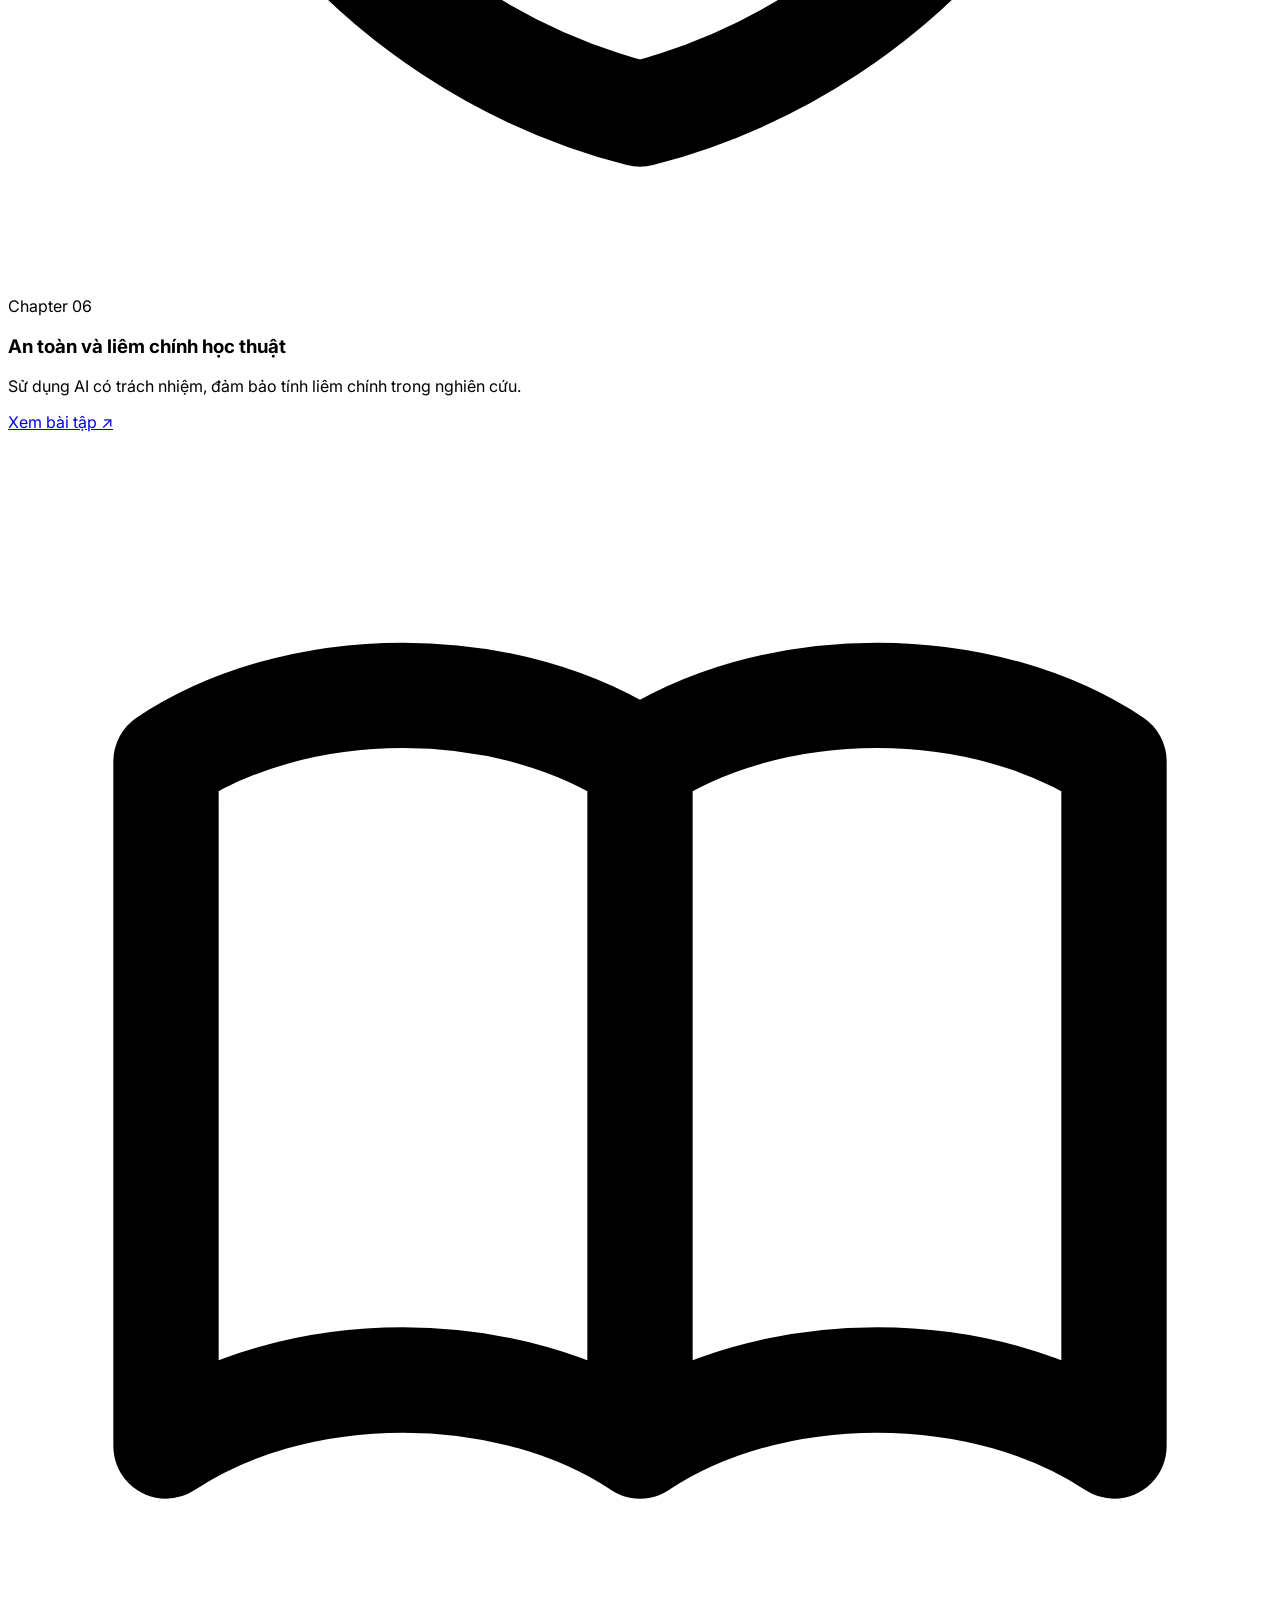
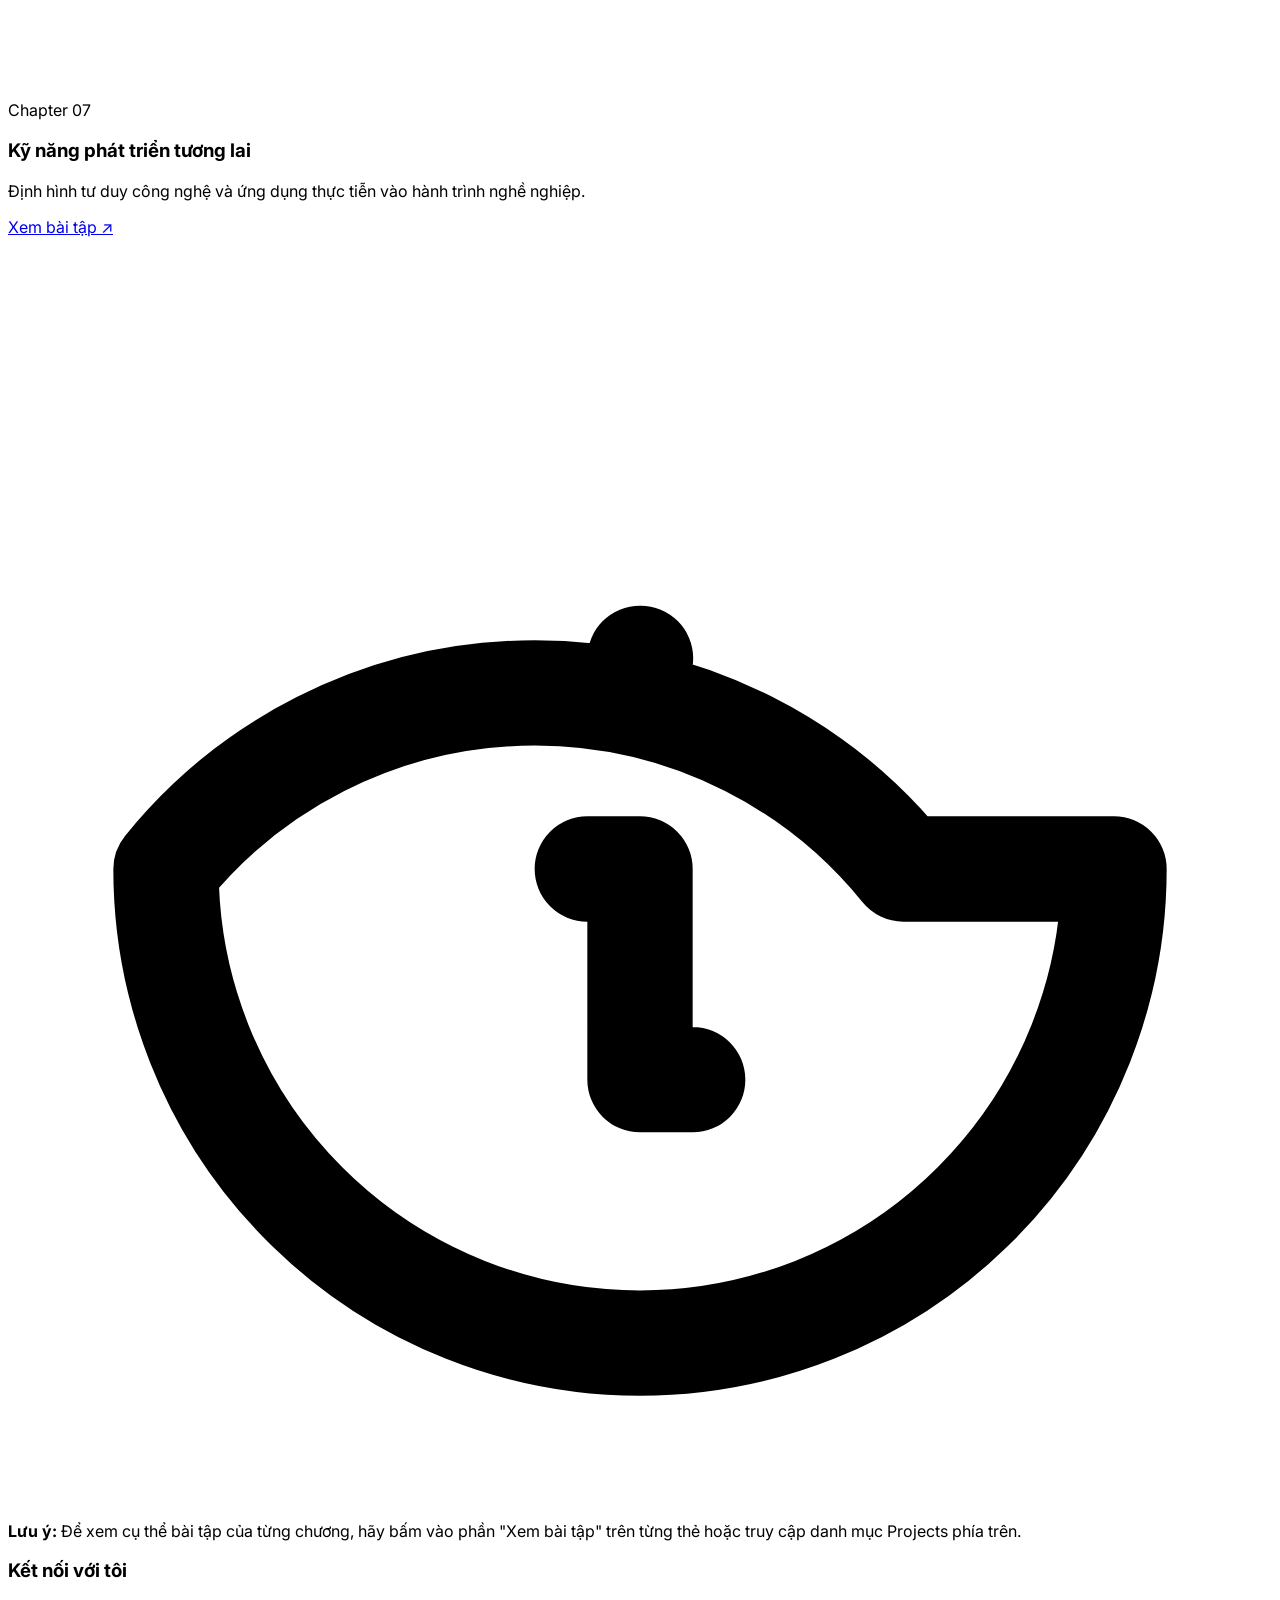
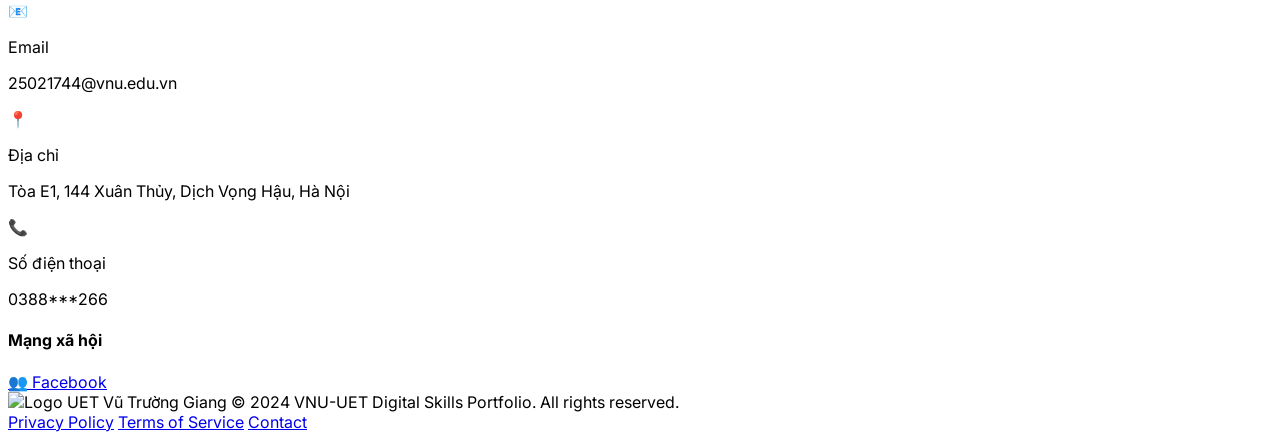
==== commit d5e97c54: "Update portfolio layout and styling" ====
--- a/index.html
+++ b/index.html
@@ -3,165 +3,255 @@
 <head>
     <meta charset="UTF-8">
     <meta name="viewport" content="width=device-width, initial-scale=1.0">
-    <title>Portfolio</title>
-    <link rel="stylesheet" href="style.css">
-    <!-- Thêm bộ icon từ FontAwesome để trang trí cho đẹp (tùy chọn) -->
-    <link rel="stylesheet" href="https://cdnjs.cloudflare.com/ajax/libs/font-awesome/6.4.0/css/all.min.css">
+    <title>Vũ Trường Giang - Portfolio</title>
+    <script src="https://cdn.jsdelivr.net/npm/@tailwindcss/browser@4"></script>
+    <link rel="preconnect" href="https://fonts.googleapis.com">
+    <link rel="preconnect" href="https://fonts.gstatic.com" crossorigin>
+    <link href="https://fonts.googleapis.com/css2?family=Inter:wght@300;400;500;600;700&display=swap" rel="stylesheet">
+    <style>
+        body { font-family: 'Inter', sans-serif; }
+        .search-highlight {
+            background-color: #fde047;
+            color: #000000;
+            border-radius: 2px;
+            padding: 0 2px;
+        }
+    </style>
 </head>
-<body>
-
-    <!-- Thanh điều hướng (Menu) -->
-    <header>
-        <nav>
-            <div class="logo">My Portfolio</div>
-            <ul class="nav-links">
-                <li><a href="#gioi-thieu">Giới Thiệu</a></li>
-                <li><a href="#trang-ca-nhan">Trang Cá Nhân</a></li>
-                <li><a href="#du-an">Dự Án</a></li>
-                <li><a href="#tong-ket">Tổng Kết</a></li>
-            </ul>
-        </nav>
+<body class="bg-[#f8fafc] text-[#1e293b]">
+
+    <header class="bg-white/80 backdrop-blur-md sticky top-0 z-50 border-b border-gray-100">
+        <div class="max-w-7xl mx-auto px-6 h-20 flex items-center justify-between">
+            <div class="flex items-center space-x-3">
+                <img src="Logo_HUET.svg.png" alt="Logo UET" class="w-10 h-10 object-contain">
+                <span class="font-bold text-[#0f4c81] text-lg">Vũ Trường Giang - 25021744</span>
+            </div>
+            <nav class="hidden md:flex items-center space-x-8 text-sm font-medium text-gray-600">
+                <a href="about.html" class="hover:text-[#0f4c81] transition font-semibold">About me</a>
+                <a href="#" class="text-[#0f4c81] border-b-2 border-[#0f4c81] pb-1">Projects</a>
+                <a href="conclusion.html" class="hover:text-[#0f4c81] transition">Conclusion</a>
+            </nav>
+        </div>
     </header>
 
-    <!-- 1. TRANG GIỚI THIỆU (Theo yêu cầu bài tập) -->
-    <section id="gioi-thieu" class="section hero">
-        <div class="container">
-            <h1>Xin chào, mình là Vũ Trường Giang</h1>
-            <p class="subtitle">Sinh viên ngành: Khoa học máy tính</p>
-            
-            <div class="bio-content">
-                <p><strong>Mục tiêu học tập & Định hướng phát triển:</strong> [Điền mục tiêu học tập ngắn hạn/dài hạn và định hướng nghề nghiệp tương lai của bạn].</p>
-                <p style="margin-top: 10px;"><strong>Mục tiêu của Portfolio này:</strong> Thể hiện các kỹ năng số đã học, lưu trữ sản phẩm cá nhân để dễ dàng truy cập và chia sẻ[cite: 1].</p>
-            </div>
-        </div>
-    </section>
-
-    <!-- BỔ SUNG: TRANG CÁ NHÂN CHI TIẾT (PROFILE / CV) -->
-    <section id="trang-ca-nhan" class="section bg-light">
-        <div class="container">
-            <h2>Trang Cá Nhân</h2>
-            <div class="profile-container">
-                <!-- Cột bên trái: Ảnh và thông tin liên hệ -->
-                <div class="profile-sidebar">
-                    <div class="profile-avatar">
-                        <!-- Bạn có thể thay link ảnh bên dưới bằng ảnh của bạn -->
-                        <img src="https://via.placeholder.com/150" alt="Ảnh chân dung">
-                    </div>
-                    <div class="profile-contact">
-                        <h3>Thông Tin Liên Hệ</h3>
-                        <p><i class="fas fa-envelope"></i> 25021744@vnu.edu.vn</p>
-                        <p><i class="fas fa-phone"></i>0388287266</p>
-                        <p><i class="fas fa-map-marker-alt"></i> Hà Nội, Việt Nam</p>
-                        <p><i class="fab fa-github"></i> github.com/GiangCS6</p>
-                    </div>
-                </div>
+    <div id="searchableContent">
+        <section class="relative bg-gray-900 text-white overflow-hidden min-h-[550px] flex items-center bg-cover bg-center" style="background-image: linear-gradient(to right, rgba(15, 23, 42, 0.85), rgba(15, 23, 42, 0.3)), url('https://images.unsplash.com/photo-1544698310-74ea9d1c8258?q=80&w=1200');">
+            <div class="max-w-7xl mx-auto px-6 py-20 relative z-10 w-full">
+                <span class="text-xs uppercase tracking-widest bg-white/20 px-3 py-1 rounded-full font-semibold">Portfolio Projects</span>
+                <h1 class="text-4xl md:text-5xl font-bold mt-6 mb-4 max-w-2xl leading-tight text-[#f1f5f9]">
+                    Hành trình nâng cao kĩ năng công nghệ số và trí tuệ nhân tạo
+                </h1>
+                <p class="text-gray-300 max-w-xl text-base mb-8 leading-relaxed">
+                    Trang này là nơi tôi sẽ trình bày hành trình cải thiện kỹ năng số của mình thông qua các sản phẩm của từng bài học trong học phần. Một sự giao thoa giữa tư duy học thuật và công nghệ hiện đại.
+                </p>
+                <div class="flex flex-wrap gap-4">
+                    <a href="#cac-chuong-hoc" class="bg-[#0f4c81] hover:bg-[#0c3e6a] text-white px-6 py-3 rounded font-medium text-sm transition flex items-center space-x-2 scroll-smooth">
+                        <span>Khám phá bài học</span>
+                        <svg xmlns="http://www.w3.org/2000/svg" class="h-4 w-4" fill="none" viewBox="0 0 24 24" stroke="currentColor"><path stroke-linecap="round" stroke-linejoin="round" stroke-width="2" d="M14 5l7 7m0 0l-7 7m7-7H3" /></svg>
+                    </a>
+                    <a href="about.html" class="border border-white/40 hover:border-white text-white px-6 py-3 rounded font-medium text-sm transition bg-white/5 backdrop-blur-sm">
+                        Tìm hiểu về tôi
+                    </a>
+		    <a href="conclusion.html" class="border border-white/40 hover:border-white text-white px-6 py-3 rounded font-medium text-sm transition bg-white/5 backdrop-blur-sm">
+                        Suy nghĩ của tôi
+                    </a>
+                </div>
+            </div>
+        </section>
+
+        <main id="cac-chuong-hoc" class="max-w-7xl mx-auto px-6 py-20 scroll-mt-24 transition-all duration-500">
+            <div class="flex justify-between items-end mb-12">
+                <div>
+                    <h2 class="text-3xl font-bold text-[#0f4c81] mb-2">Học phần gồm có 7 chương</h2>
+                    <p class="text-gray-500 text-sm">Cấu trúc lộ trình phát triển kỹ năng số toàn diện</p>
+                </div>
+                <div class="flex space-x-2 mb-2">
+                    <span class="w-8 h-1 bg-[#0f4c81] rounded"></span>
+                    <span class="w-3 h-1 bg-gray-300 rounded"></span>
+                </div>
+            </div>
+
+            <div class="grid grid-cols-1 md:grid-cols-2 lg:grid-cols-3 gap-6 mb-10">
                 
-                <!-- Cột bên phải: Học vấn và Kỹ năng -->
-                <div class="profile-main">
-                    <div class="profile-block">
-                        <h3><i class="fas fa-graduation-cap"></i> Học Vấn</h3>
-                        <div class="timeline-item">
-                            <h4>Trường Đại học Công Nghệ</h4>
-                            <p class="duration">2024 - Hiện tại</p>
-                        </div>
-                    </div>
-
-                    <div class="profile-block">
-                        <h3><i class="fas fa-tools"></i> Kỹ Năng Số & Công Nghệ</h3>
-                        <div class="skills-tags">
-                            <span class="tag">Tin học văn phòng</span>
-                            <span class="tag">Sử dụng AI (Prompt Engineering)</span>
-                            <span class="tag">Quản lý dự án trực tuyến</span>
-                            <span class="tag">HTML / CSS cơ bản</span>
-                            <span class="tag">Làm việc nhóm</span>
-                        </div>
-                    </div>
-
-                    <div class="profile-block">
-                        <h3><i class="fas fa-heart"></i> Sở Thích Cá Nhân</h3>
-                        <p>Bóng rổ, Valorant</p>
-                    </div>
-                </div>
-            </div>
-        </div>
-    </section>
-
-    <!-- 2. TRANG DỰ ÁN (Theo yêu cầu bài tập) -->
-    <section id="du-an" class="section">
-        <div class="container">
-            <h2>Các Dự Án / Bài Tập Đã Hoàn Thành</h2>
-            <div class="projects-grid">
+                <div class="bg-white p-8 rounded-xl border border-gray-100 hover:shadow-md transition flex flex-col justify-between min-h-[250px]">
+                    <div>
+                        <div class="w-10 h-10 rounded-lg bg-blue-50 text-[#0f4c81] flex items-center justify-center mb-5">
+                            <svg xmlns="http://www.w3.org/2000/svg" class="h-5 w-5" fill="none" viewBox="0 0 24 24" stroke="currentColor"><path stroke-linecap="round" stroke-linejoin="round" stroke-width="2" d="M9.75 17L9 20l-1 1h8l-1-1-.75-3M3 13h18M5 17h14a2 2 0 002-2V5a2 2 0 00-2-2H5a2 2 0 00-2 2v10a2 2 0 002 2z" /></svg>
+                        </div>
+                        <span class="text-[10px] uppercase font-bold tracking-wider text-gray-400 block mb-1">Chapter 01</span>
+                        <h3 class="font-bold text-lg text-gray-800 mb-3">Máy tính và các thiết bị ngoại vi</h3>
+                        <p class="text-gray-500 text-sm leading-relaxed">Thao tác cơ bản với tập tin và thư mục, quản lý hệ thống hiệu quả.</p>
+                    </div>
+                    <a href="1.pdf" target="_blank" class="text-xs font-semibold text-[#0f4c81] hover:underline mt-6 flex items-center space-x-1">
+                        <span>Xem bài tập</span> <span class="text-sm">↗</span>
+                    </a>
+                </div>
+
+                <div class="bg-white p-8 rounded-xl border border-gray-100 hover:shadow-md transition flex flex-col justify-between min-h-[250px]">
+                    <div>
+                        <div class="w-10 h-10 rounded-lg bg-blue-50 text-[#0f4c81] flex items-center justify-center mb-5">
+                            <svg xmlns="http://www.w3.org/2000/svg" class="h-5 w-5" fill="none" viewBox="0 0 24 24" stroke="currentColor"><path stroke-linecap="round" stroke-linejoin="round" stroke-width="2" d="M4 7v10c0 2.21 3.58 4 8 4s4-1.79 4-4V7M4 7c0 2.21 3.58 4 8 4s4-1.79 4-4M4 7c0-2.21 3.58-4 8-4s4 1.79 4 4" /></svg>
+                        </div>
+                        <span class="text-[10px] uppercase font-bold tracking-wider text-gray-400 block mb-1">Chapter 02</span>
+                        <h3 class="font-bold text-lg text-gray-800 mb-3">Khai thác dữ liệu và thông tin</h3>
+                        <p class="text-gray-500 text-sm leading-relaxed">Tìm kiếm và đánh giá thông tin học thuật từ các nguồn uy tín toàn cầu.</p>
+                    </div>
+                    <a href="2.docx" class="text-xs font-semibold text-[#0f4c81] hover:underline mt-6 flex items-center space-x-1">
+                        <span>Xem bài tập</span> <span class="text-sm">↗</span>
+                    </a>
+                </div>
+
+                <div class="bg-white p-8 rounded-xl border border-gray-100 hover:shadow-md transition flex flex-col justify-between min-h-[250px]">
+                    <div>
+                        <div class="w-10 h-10 rounded-lg bg-blue-50 text-[#0f4c81] flex items-center justify-center mb-5">
+                            <svg xmlns="http://www.w3.org/2000/svg" class="h-5 w-5" fill="none" viewBox="0 0 24 24" stroke="currentColor"><path stroke-linecap="round" stroke-linejoin="round" stroke-width="2" d="M9.663 17h4.673M12 3v1m6.364 1.636l-.707.707M21 12h-1M4 12H3m3.343-5.657l-.707-.707m2.828 9.9a5 5 0 117.072 0l-.548.547A3.374 3.374 0 0014 18.469V19a2 2 0 11-4 0v-.531c0-.895-.356-1.754-.988-2.386l-.548-.547z" /></svg>
+                        </div>
+                        <span class="text-[10px] uppercase font-bold tracking-wider text-gray-400 block mb-1">Chapter 03</span>
+                        <h3 class="font-bold text-lg text-gray-800 mb-3">Tổng quan về trí tuệ nhân tạo</h3>
+                        <p class="text-gray-500 text-sm leading-relaxed">Viết prompt hiệu quả cho các tác vụ học tập và tối ưu hóa quy trình làm việc.</p>
+                    </div>
+                    <a href="3.docx" class="text-xs font-semibold text-[#0f4c81] hover:underline mt-6 flex items-center space-x-1">
+                        <span>Xem bài tập</span> <span class="text-sm">↗</span>
+                    </a>
+                </div>
+
+                <div class="bg-white p-8 rounded-xl border border-gray-100 hover:shadow-md transition flex flex-col justify-between min-h-[250px]">
+                    <div>
+                        <div class="w-10 h-10 rounded-lg bg-blue-50 text-[#0f4c81] flex items-center justify-center mb-5">
+                            <svg xmlns="http://www.w3.org/2000/svg" class="h-5 w-5" fill="none" viewBox="0 0 24 24" stroke="currentColor"><path stroke-linecap="round" stroke-linejoin="round" stroke-width="2" d="M17 20h5v-2a3 3 0 00-5.356-1.857M17 20H7m10 0v-2c0-.656-.126-1.283-.356-1.857M7 20H2v-2a3 3 0 015.356-1.857M7 20v-2c0-.656.126-1.283.356-1.857m0 0a5.002 5.002 0 019.288 0M15 7a3 3 0 11-6 0 3 3 0 016 0zm6 3a2 2 0 11-4 0 2 2 0 014 0zM7 10a2 2 0 11-4 0 2 2 0 014 0z" /></svg>
+                        </div>
+                        <span class="text-[10px] uppercase font-bold tracking-wider text-gray-400 block mb-1">Chapter 04</span>
+                        <h3 class="font-bold text-lg text-gray-800 mb-3">Giao tiếp và hợp tác trực tuyến</h3>
+                        <p class="text-gray-500 text-sm leading-relaxed">Sử dụng công cụ hợp tác trực tuyến cho dự án nhóm trong môi trường số.</p>
+                    </div>
+                    <a href="4.docx" class="text-xs font-semibold text-[#0f4c81] hover:underline mt-6 flex items-center space-x-1">
+                        <span>Xem bài tập</span> <span class="text-sm">↗</span>
+                    </a>
+                </div>
+
+                <div class="bg-white p-8 rounded-xl border border-gray-100 hover:shadow-md transition flex flex-col justify-between min-h-[250px]">
+                    <div>
+                        <div class="w-10 h-10 rounded-lg bg-blue-50 text-[#0f4c81] flex items-center justify-center mb-5">
+                            <svg xmlns="http://www.w3.org/2000/svg" class="h-5 w-5" fill="none" viewBox="0 0 24 24" stroke="currentColor"><path stroke-linecap="round" stroke-linejoin="round" stroke-width="2" d="M15.232 5.232l3.536 3.536m-2.036-5.036a2.5 2.5 0 113.536 3.536L6.5 21.036H3v-3.572L16.732 3.732z" /></svg>
+                        </div>
+                        <span class="text-[10px] uppercase font-bold tracking-wider text-gray-400 block mb-1">Chapter 05</span>
+                        <h3 class="font-bold text-lg text-gray-800 mb-3">Sáng tạo nội dung số với AI</h3>
+                        <p class="text-gray-500 text-sm leading-relaxed">Ứng dụng trí tuệ nhân tạo để hỗ trợ sáng tạo nội dung đa phương tiện.</p>
+                    </div>
+                    <a href="5.docx" class="text-xs font-semibold text-[#0f4c81] hover:underline mt-6 flex items-center space-x-1">
+                        <span>Xem bài tập</span> <span class="text-sm">↗</span>
+                    </a>
+                </div>
+
+                <div class="bg-white p-8 rounded-xl border border-gray-100 hover:shadow-md transition flex flex-col justify-between min-h-[250px]">
+                    <div>
+                        <div class="w-10 h-10 rounded-lg bg-blue-50 text-[#0f4c81] flex items-center justify-center mb-5">
+                            <svg xmlns="http://www.w3.org/2000/svg" class="h-5 w-5" fill="none" viewBox="0 0 24 24" stroke="currentColor"><path stroke-linecap="round" stroke-linejoin="round" stroke-width="2" d="M9 12l2 2 4-4m5.618-4.016A11.955 11.955 0 0112 2.944a11.955 11.955 0 01-8.618 3.04A12.02 12.02 0 003 9c0 5.591 3.824 10.29 9 11.622 5.176-1.332 9-6.03 9-11.622 0-1.042-.133-2.052-.382-3.016z" /></svg>
+                        </div>
+                        <span class="text-[10px] uppercase font-bold tracking-wider text-gray-400 block mb-1">Chapter 06</span>
+                        <h3 class="font-bold text-lg text-gray-800 mb-3">An toàn và liêm chính học thuật</h3>
+                        <p class="text-gray-500 text-sm leading-relaxed">Sử dụng AI có trách nhiệm, đảm bảo tính liêm chính trong nghiên cứu.</p>
+                    </div>
+                    <a href="6.docx" class="text-xs font-semibold text-[#0f4c81] hover:underline mt-6 flex items-center space-x-1">
+                        <span>Xem bài tập</span> <span class="text-sm">↗</span>
+                    </a>
+                </div>
+
+                <div class="bg-white p-8 rounded-xl border border-gray-100 hover:shadow-md transition flex flex-col justify-between min-h-[250px]">
+                    <div>
+                        <div class="w-10 h-10 rounded-lg bg-blue-50 text-[#0f4c81] flex items-center justify-center mb-5">
+                            <svg xmlns="http://www.w3.org/2000/svg" class="h-5 w-5" fill="none" viewBox="0 0 24 24" stroke="currentColor"><path stroke-linecap="round" stroke-linejoin="round" stroke-width="2" d="M12 6.253v13m0-13C10.832 5.477 9.246 5 7.5 5S4.168 5.477 3 6.253v13C4.168 18.477 5.754 18 7.5 18s3.332.477 4.5 1.253m0-13C13.168 5.477 14.754 5 16.5 5c1.747 0 3.332.477 4.5 1.253v13C19.832 18.477 18.247 18 16.5 18c-1.746 0-3.332.477-4.5 1.253" /></svg>
+                        </div>
+                        <span class="text-[10px] uppercase font-bold tracking-wider text-gray-400 block mb-1">Chapter 07</span>
+                        <h3 class="font-bold text-lg text-gray-800 mb-3">Kỹ năng phát triển tương lai</h3>
+                        <p class="text-gray-500 text-sm leading-relaxed">Định hình tư duy công nghệ và ứng dụng thực tiễn vào hành trình nghề nghiệp.</p>
+                    </div>
+                    <a href="7.docx" class="text-xs font-semibold text-[#0f4c81] hover:underline mt-6 flex items-center space-x-1">
+                        <span>Xem bài tập</span> <span class="text-sm">↗</span>
+                    </a>
+                </div>
+
+            </div>
+
+            <div class="bg-white p-8 rounded-xl border border-gray-100 shadow-sm flex flex-col justify-between mb-6">
+                <div class="bg-[#e0f2fe] text-[#0369a1] text-xs px-4 py-3 rounded-lg flex items-center space-x-2 border border-[#bae6fd]">
+                    <svg xmlns="http://www.w3.org/2000/svg" class="h-4 w-4 shrink-0" fill="none" viewBox="0 0 24 24" stroke="currentColor"><path stroke-linecap="round" stroke-linejoin="round" stroke-width="2" d="M13 16h-1v-4h-1m1-4h.01M21 12a9 9 0 11-18 0 9 9 0 0114 0z" /></svg>
+                    <p><strong>Lưu ý:</strong> Để xem cụ thể bài tập của từng chương, hãy bấm vào phần "Xem bài tập" trên từng thẻ hoặc truy cập danh mục Projects phía trên.</p>
+                </div>
+            </div>
+        </main>
+
+        <footer class="bg-white border-t border-gray-100 pt-16 pb-8">
+            <div class="max-w-7xl mx-auto px-6">
+                <div class="grid grid-cols-1 lg:grid-cols-2 gap-12 mb-12">
+                    <div>
+                        <h3 class="text-2xl font-bold text-gray-800 mb-6">Kết nối với tôi</h3>
+                        <div class="space-y-4 text-sm text-gray-600">
+                            <div class="flex items-center space-x-3">
+                                <span class="text-gray-400">📧</span>
+                                <div>
+                                    <p class="text-[10px] font-bold uppercase tracking-wider text-gray-400">Email</p>
+                                    <p class="font-medium text-gray-700">25021744@vnu.edu.vn</p>
+                                </div>
+                            </div>
+                            <div class="flex items-center space-x-3">
+                                <span class="text-gray-400">📍</span>
+                                <div>
+                                    <p class="text-[10px] font-bold uppercase tracking-wider text-gray-400">Địa chỉ</p>
+                                    <p class="font-medium text-gray-700">Tòa E1, 144 Xuân Thủy, Dịch Vọng Hậu, Hà Nội</p>
+                                </div>
+                            </div>
+                            <div class="flex items-center space-x-3">
+                                <span class="text-gray-400">📞</span>
+                                <div>
+                                    <p class="text-[10px] font-bold uppercase tracking-wider text-gray-400">Số điện thoại</p>
+                                    <p class="font-medium text-gray-700">0388***266</p>
+                                </div>
+                            </div>
+                        </div>
+                    </div>
+
+                    <div class="bg-gray-50/50 p-8 rounded-2xl border border-gray-100 flex flex-col justify-center">
+                        <h4 class="font-semibold text-gray-700 mb-4 text-sm">Mạng xã hội</h4>
+                        <div class="grid grid-cols-1 sm:grid-cols-2 gap-3">
+                            <a href="https://www.facebook.com/Giangwantbegood" target="_blank" class="bg-white hover:bg-gray-50 p-3 rounded-lg border border-gray-100 text-xs font-medium text-gray-600 flex items-center space-x-2 transition shadow-sm">
+                                <span>👥</span> <span>Facebook</span>
+                            </a>
+                        </div>
+                    </div>
+                </div>
+
+                <div class="border-t border-gray-100 pt-6 flex flex-col md:flex-row justify-between items-center text-xs text-gray-400">
+                    <div class="flex items-center space-x-2 mb-4 md:mb-0">
+                        <img src="Logo_HUET.svg.png" alt="Logo UET" class="w-6 h-6 object-contain">
+                        <span class="font-medium text-gray-500">Vũ Trường Giang</span>
+                        <span>© 2024 VNU-UET Digital Skills Portfolio. All rights reserved.</span>
+                    </div>
+                    <div class="flex space-x-6">
+                        <a href="#" class="hover:text-gray-600">Privacy Policy</a>
+                        <a href="#" class="hover:text-gray-600">Terms of Service</a>
+                        <a href="#" class="hover:text-gray-600">Contact</a>
+                    </div>
+                </div>
+            </div>
+        </footer>
+    </div>
+
+    <script>
+        document.querySelector('a[href="#cac-chuong-hoc"]').addEventListener('click', function(e) {
+            e.preventDefault();
+            const target = document.getElementById('cac-chuong-hoc');
+            if (target) {
+                const headerOffset = 100;
+                const elementPosition = target.getBoundingClientRect().top;
+                const offsetPosition = elementPosition + window.pageYOffset - headerOffset;
                 
-                <!-- Bài 1 -->
-                <div class="project-card">
-                    <h3>Bài 1: Máy tính và các thiết bị ngoại vi[cite: 1]</h3>
-                    <p><strong>Mục đích:</strong> Thao tác cơ bản với tệp tin và thư mục, tối ưu hóa cấu trúc lưu trữ học tập[cite: 1].</p>
-                    <p><strong>Tóm tắt:</strong> Thiết lập cấu trúc thư mục khoa học, áp dụng quy tắc đặt tên file nghiêm ngặt[cite: 1].</p>
-                    <a href="#" target="_blank" class="btn">Xem sản phẩm</a>
-                </div>
-
-                <!-- Bài 2 -->
-                <div class="project-card">
-                    <h3>Bài 2: Khai thác dữ liệu và thông tin[cite: 1]</h3>
-                    <p><strong>Mục đích:</strong> Tìm kiếm và đánh giá nguồn thông tin học thuật chuẩn xác[cite: 1].</p>
-                    <p><strong>Tóm tắt:</strong> Sử dụng các toán tử tìm kiếm nâng cao và lập bảng tiêu chí đánh giá độ uy tín nguồn tin[cite: 1].</p>
-                    <a href="#" target="_blank" class="btn">Xem sản phẩm</a>
-                </div>
-
-                <!-- Bài 3 -->
-                <div class="project-card">
-                    <h3>Bài 3: Tổng quan về trí tuệ nhân tạo[cite: 1]</h3>
-                    <p><strong>Mục đích:</strong> Học cách viết Prompt hiệu quả để tối ưu hóa AI phục vụ học tập[cite: 1].</p>
-                    <p><strong>Tóm tắt:</strong> So sánh kết quả đầu ra giữa Prompt ban đầu và Prompt cải tiến theo công thức[cite: 1].</p>
-                    <a href="#" target="_blank" class="btn">Xem sản phẩm</a>
-                </div>
-
-                <!-- Bài 4 -->
-                <div class="project-card">
-                    <h3>Bài 4: Giao tiếp và hợp tác trong môi trường số[cite: 1]</h3>
-                    <p><strong>Mục đích:</strong> Sử dụng công cụ trực tuyến phối hợp làm việc nhóm[cite: 1].</p>
-                    <p><strong>Tóm tắt:</strong> Minh chứng quy trình quản lý dự án nhóm bằng các công cụ số[cite: 1].</p>
-                    <a href="#" target="_blank" class="btn">Xem sản phẩm</a>
-                </div>
-
-                <!-- Bài 5 -->
-                <div class="project-card">
-                    <h3>Bài 5: Sáng tạo nội dung số[cite: 1]</h3>
-                    <p><strong>Mục đích:</strong> Ứng dụng AI tạo sinh để hỗ trợ tạo ra các sản phẩm truyền thông, nội dung số[cite: 1].</p>
-                    <p><strong>Tóm tắt:</strong> Trưng bày sản phẩm hình ảnh/video/bài viết được hoàn thiện dưới sự hỗ trợ của AI[cite: 1].</p>
-                    <a href="#" target="_blank" class="btn">Xem sản phẩm</a>
-                </div>
-
-                <!-- Bài 6 -->
-                <div class="project-card">
-                    <h3>Bài 6: An toàn và liêm chính học thuật[cite: 1]</h3>
-                    <p><strong>Mục đích:</strong> Sử dụng AI có trách nhiệm và tuân thủ các quy tắc đạo đức công nghệ[cite: 1].</p>
-                    <p><strong>Tóm tắt:</strong> Xây dựng bộ nguyên tắc cá nhân khi nghiên cứu và trích dẫn tài liệu[cite: 1].</p>
-                    <a href="#" target="_blank" class="btn">Xem sản phẩm</a>
-                </div>
-
-            </div>
-        </div>
-    </section>
-
-    <!-- 3. TRANG TỔNG KẾT (Theo yêu cầu bài tập) -->
-    <section id="tong-ket" class="section bg-light">
-        <div class="container">
-            <h2>Tổng Kết Dự Án</h2>
-            <div class="summary-content">
-                <p><strong>Trải nghiệm cá nhân:</strong> [Điền cảm nhận của bạn sau khi trải qua chuỗi bài tập và hoàn thành portfolio][cite: 1].</p>
-                <p><strong>Kiến thức & Kỹ năng cốt lõi:</strong> [Nêu bật những điều quan trọng nhất bạn đã đúc kết được về công nghệ số và AI][cite: 1].</p>
-                <p><strong>Điểm tâm đắc & Thách thức:</strong> [Những gì bạn tự hào nhất và những khó khăn bạn đã vượt qua trong quá trình làm][cite: 1].</p>
-            </div>
-        </div>
-    </section>
-
-    <!-- Footer -->
-    <footer>
-        <div class="container">
-            <p>&copy; 2026 Portfolio của Vũ Trường Giang. Môn học: Nhập môn Công nghệ số và Ứng dụng AI.</p>
-        </div>
-    </footer>
-
+                window.scrollTo({
+                    top: offsetPosition,
+                    behavior: 'smooth'
+                });
+            }
+        });
+    </script>
 </body>
 </html>
